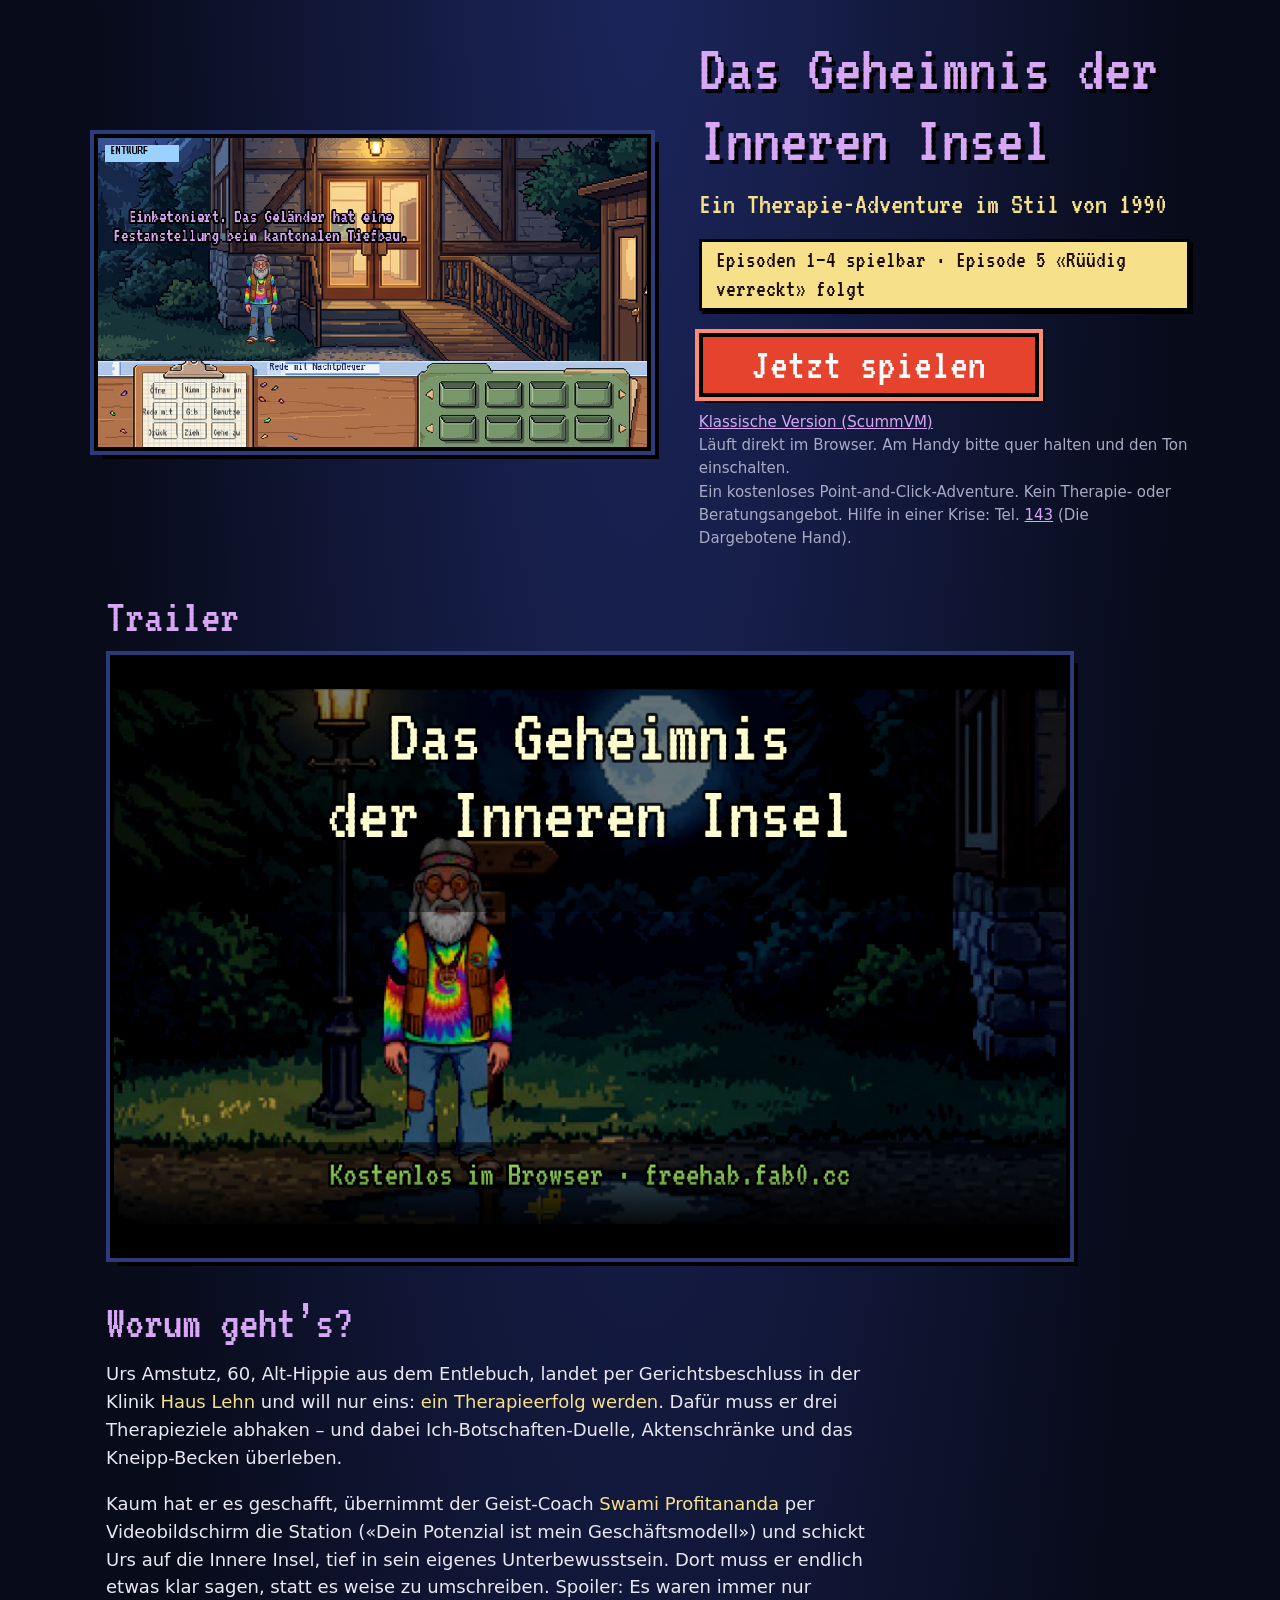
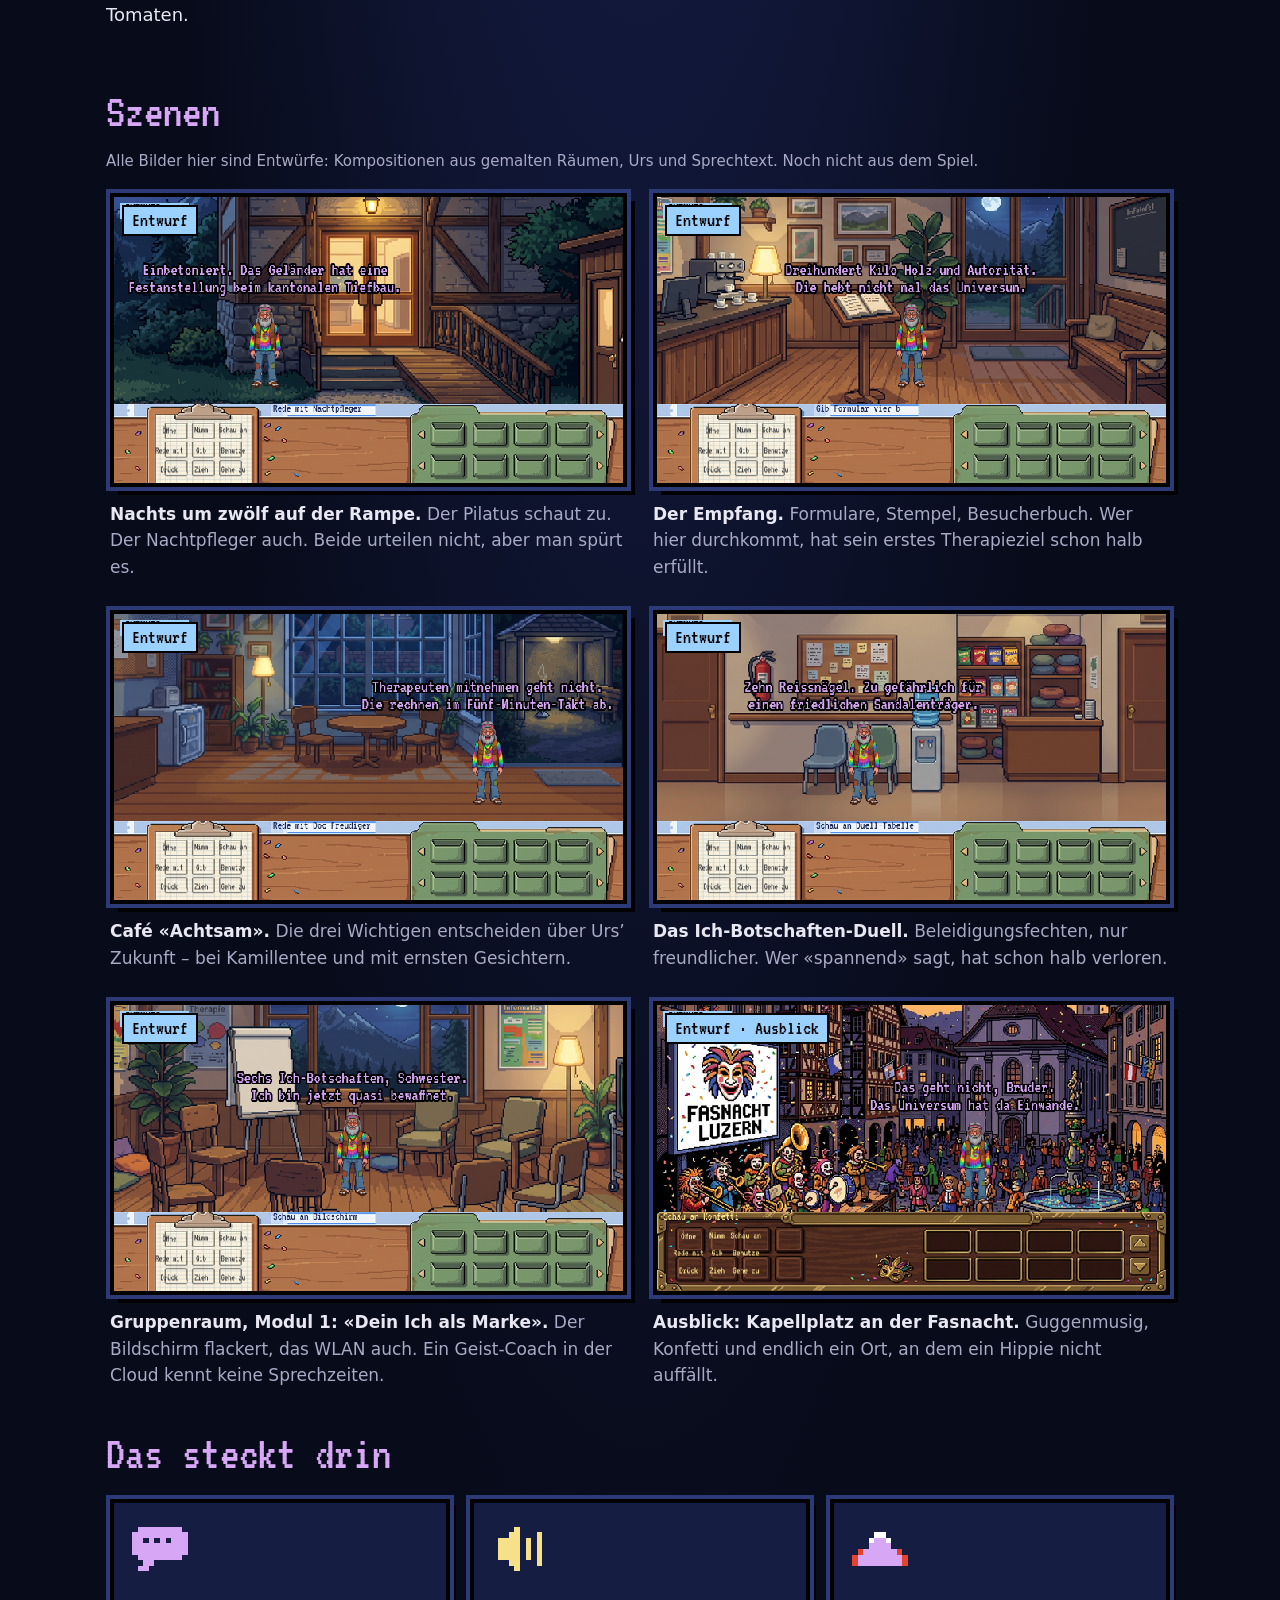
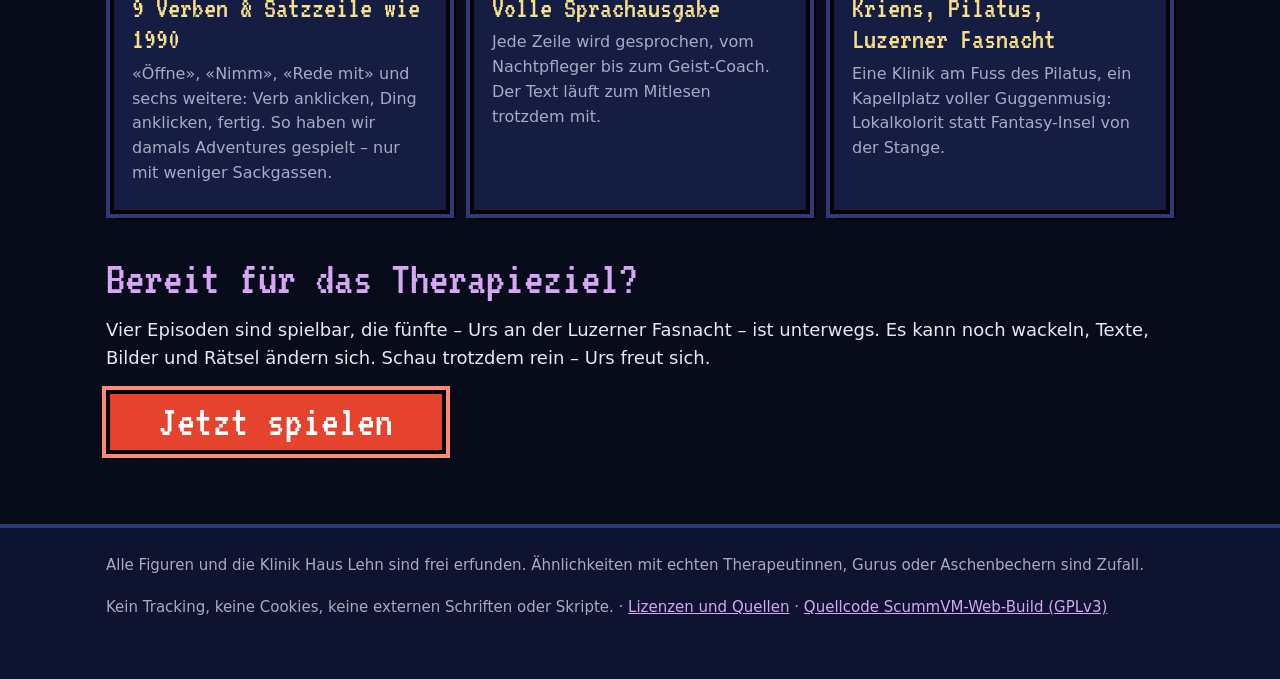
==== index.html @ fb6e0e43 "Website aus reHab-scumm e6b6231e" ====
<!DOCTYPE html>
<html lang="de-CH">
<head>
<meta charset="UTF-8">
<meta name="viewport" content="width=device-width,initial-scale=1,viewport-fit=cover">
<title>Das Geheimnis der Inneren Insel – Ein Therapie-Adventure im Stil von 1990</title>
<meta name="description" content="Urs Amstutz will ein Therapieerfolg werden. Ein Point-and-Click-Adventure im Stil von 1990, mit Humor, voller Sprachausgabe und Luzerner Lokalkolorit. Vorschau, läuft im Browser.">
<meta name="theme-color" content="#080b1a">
<meta property="og:type" content="website">
<meta property="og:locale" content="de_CH">
<meta property="og:site_name" content="Das Geheimnis der Inneren Insel">
<meta property="og:title" content="Das Geheimnis der Inneren Insel – Vorschau">
<meta property="og:description" content="Ein Therapie-Adventure im Stil von 1990. Urs will ein Therapieerfolg werden. Episode 1 entsteht gerade – jetzt im Browser ausprobieren.">
<meta property="og:url" content="https://freehab-preview.fab0.cc/">
<meta property="og:image" content="https://freehab-preview.fab0.cc/art/shots/og.png">
<meta property="og:image:width" content="1200">
<meta property="og:image:height" content="630">
<meta property="og:image:alt" content="Café Achtsam im Klinikstil, darüber der Titel des Spiels">
<meta name="twitter:card" content="summary_large_image">
<link rel="icon" href="icons/icon-192.png">
<link rel="apple-touch-icon" href="icons/icon-192.png">
<link rel="preload" href="assets/VT323-Regular.ttf" as="font" type="font/ttf" crossorigin>
<link rel="stylesheet" href="site.css">
</head>
<body>

<header class="hero wrap">
  <div class="hero-grid">
    <div class="rahmen"><img class="px" src="art/shots/entwurf-rampe-nacht.png" width="640" height="360" alt="Rampe von Haus Lehn bei Nacht, Vollmond über dem Pilatus, Urs steht auf dem Weg"></div>
    <div class="hero-text">
      <h1>Das Geheimnis der Inneren Insel</h1>
      <p class="unter">Ein Therapie-Adventure im Stil von 1990</p>
      <p class="badge">Episoden 1–4 spielbar · Episode 5 «Rüüdig verreckt» folgt</p>
      <div class="cta"><a class="knopf" href="https://freehab-preview.fab0.cc/html/">Jetzt spielen</a></div>
      <p class="hinweis klassisch"><a href="https://freehab-preview.fab0.cc/spielen.html">Klassische Version (ScummVM)</a></p>
      <p class="hinweis">Läuft direkt im Browser. Am Handy bitte quer halten und den Ton einschalten.</p>
      <p class="hinweis">Ein kostenloses Point-and-Click-Adventure. Kein Therapie- oder Beratungsangebot. Hilfe in einer Krise: Tel. <a href="tel:143">143</a> (Die Dargebotene Hand).</p>
    </div>
  </div>
</header>

<main class="wrap">

<section class="trailer" aria-labelledby="h-trailer">
  <h2 id="h-trailer">Trailer</h2>
  <div class="rahmen"><video controls preload="none" playsinline poster="trailer/poster.png" width="1280" height="720"><source src="trailer/trailer.mp4" type="video/mp4">Dein Browser kann das Video nicht abspielen. <a href="trailer/trailer.mp4">Trailer herunterladen</a>.</video></div>
</section>

<section class="kurz" aria-labelledby="h-kurz">
  <h2 id="h-kurz">Worum geht’s?</h2>
  <p>Urs Amstutz, 60, Alt-Hippie aus dem Entlebuch, landet per Gerichtsbeschluss in der Klinik <em>Haus Lehn</em> und will nur eins: <em>ein Therapieerfolg werden</em>. Dafür muss er drei Therapieziele abhaken – und dabei Ich-Botschaften-Duelle, Aktenschränke und das Kneipp-Becken überleben.</p>
  <p>Kaum hat er es geschafft, übernimmt der Geist-Coach <em>Swami Profitananda</em> per Videobildschirm die Station («Dein Potenzial ist mein Geschäftsmodell») und schickt Urs auf die Innere Insel, tief in sein eigenes Unterbewusstsein. Dort muss er endlich etwas klar sagen, statt es weise zu umschreiben. Spoiler: Es waren immer nur Tomaten.</p>
</section>

<section aria-labelledby="h-szenen">
  <h2 id="h-szenen">Szenen</h2>
  <p class="hinweis">Alle Bilder hier sind Entwürfe: Kompositionen aus gemalten Räumen, Urs und Sprechtext. Noch nicht aus dem Spiel.</p>
  <ul class="galerie">
    <li><figure>
      <div class="bild rahmen"><img class="px" src="art/shots/entwurf-rampe-nacht.png" width="640" height="360" loading="lazy" alt="Rampe von Haus Lehn bei Nacht, Pilatus im Hintergrund, Urs steht auf dem Weg, darunter die neun Verben"><span class="etikett entwurf">Entwurf</span></div>
      <figcaption><b>Nachts um zwölf auf der Rampe.</b> Der Pilatus schaut zu. Der Nachtpfleger auch. Beide urteilen nicht, aber man spürt es.</figcaption>
    </figure></li>
    <li><figure>
      <div class="bild rahmen"><img class="px" src="art/shots/entwurf-empfang.png" width="640" height="360" loading="lazy" alt="Der Empfang der Klinik mit Empfangstheke, Besucherbuch und Urs, darunter die Verben und Inventar"><span class="etikett entwurf">Entwurf</span></div>
      <figcaption><b>Der Empfang.</b> Formulare, Stempel, Besucherbuch. Wer hier durchkommt, hat sein erstes Therapieziel schon halb erfüllt.</figcaption>
    </figure></li>
    <li><figure>
      <div class="bild rahmen"><img class="px" src="art/shots/entwurf-cafe.png" width="640" height="360" loading="lazy" alt="Café Achtsam mit Tisch am Glasdach, Urs steht im Raum und stellt sich vor"><span class="etikett entwurf">Entwurf</span></div>
      <figcaption><b>Café «Achtsam».</b> Die drei Wichtigen entscheiden über Urs’ Zukunft – bei Kamillentee und mit ernsten Gesichtern.</figcaption>
    </figure></li>
    <li><figure>
      <div class="bild rahmen"><img class="px" src="art/shots/entwurf-flur.png" width="640" height="360" loading="lazy" alt="Klinikflur mit Pinnwand, Feuerlöscher und Kiosk, Urs steht davor"><span class="etikett entwurf">Entwurf</span></div>
      <figcaption><b>Das Ich-Botschaften-Duell.</b> Beleidigungsfechten, nur freundlicher. Wer «spannend» sagt, hat schon halb verloren.</figcaption>
    </figure></li>
    <li><figure>
      <div class="bild rahmen"><img class="px" src="art/shots/entwurf-gruppe.png" width="640" height="360" loading="lazy" alt="Gruppenraum mit Stuhlkreis und Flipchart, Urs steht mittendrin"><span class="etikett entwurf">Entwurf</span></div>
      <figcaption><b>Gruppenraum, Modul 1: «Dein Ich als Marke».</b> Der Bildschirm flackert, das WLAN auch. Ein Geist-Coach in der Cloud kennt keine Sprechzeiten.</figcaption>
    </figure></li>
    <li><figure>
      <div class="bild rahmen"><img class="px" src="art/shots/entwurf-fasnacht.png" width="640" height="360" loading="lazy" alt="Kapellplatz Luzern an der Fasnacht mit Guggenmusig und Konfetti, Urs mittendrin, Leiste in Holz und Messing"><span class="etikett entwurf">Entwurf · Ausblick</span></div>
      <figcaption><b>Ausblick: Kapellplatz an der Fasnacht.</b> Guggenmusig, Konfetti und endlich ein Ort, an dem ein Hippie nicht auffällt.</figcaption>
    </figure></li>
  </ul>
</section>

<section aria-labelledby="h-merkmale">
  <h2 id="h-merkmale">Das steckt drin</h2>
  <ul class="kacheln">
    <li class="kachel">
      <svg viewBox="0 0 10 10" aria-hidden="true"><path fill="#d7a6f5" d="M1 1h8v1H1zM0 2h10v4H0zM1 6h8v1H1zM2 7h2v1H2zM1 8h2v1H1z"/><path fill="#161d42" d="M2 3h1v1H2zM4 3h1v1H4zM6 3h1v1H6z"/></svg>
      <h3>9 Verben &amp; Satzzeile wie 1990</h3>
      <p>«Öffne», «Nimm», «Rede mit» und sechs weitere: Verb anklicken, Ding anklicken, fertig. So haben wir damals Adventures gespielt – nur mit weniger Sackgassen.</p>
    </li>
    <li class="kachel">
      <svg viewBox="0 0 10 10" aria-hidden="true"><path fill="#f6e08a" d="M1 3h2v4H1zM3 2h1v6H3zM4 1h1v8H4zM6 3h1v4H6zM8 2h1v6H8z"/></svg>
      <h3>Volle Sprachausgabe</h3>
      <p>Jede Zeile wird gesprochen, vom Nachtpfleger bis zum Geist-Coach. Der Text läuft zum Mitlesen trotzdem mit.</p>
    </li>
    <li class="kachel">
      <svg viewBox="0 0 10 10" aria-hidden="true"><path fill="#e5432d" d="M0 6h10v2H0zM1 5h8v1H1zM3 4h4v1H3z"/><path fill="#d7a6f5" d="M4 3h2v1H4zM3 4h4v1H3zM2 5h6v1H2zM1 6h8v2H1z"/><path fill="#fff" d="M4 2h2v1H4zM3 3h1v1H3zM6 3h1v1H6z"/></svg>
      <h3>Kriens, Pilatus, Luzerner Fasnacht</h3>
      <p>Eine Klinik am Fuss des Pilatus, ein Kapellplatz voller Guggenmusig: Lokalkolorit statt Fantasy-Insel von der Stange.</p>
    </li>
  </ul>
</section>

<section aria-labelledby="h-los">
  <h2 id="h-los">Bereit für das Therapieziel?</h2>
  <p>Vier Episoden sind spielbar, die fünfte – Urs an der Luzerner Fasnacht – ist unterwegs. Es kann noch wackeln, Texte, Bilder und Rätsel ändern sich. Schau trotzdem rein – Urs freut sich.</p>
  <div class="cta links"><a class="knopf" href="https://freehab-preview.fab0.cc/html/">Jetzt spielen</a></div>
</section>

</main>

<footer>
  <div class="wrap">
    <p>Alle Figuren und die Klinik Haus Lehn sind frei erfunden. Ähnlichkeiten mit echten Therapeutinnen, Gurus oder Aschenbechern sind Zufall.</p>
    <p>Kein Tracking, keine Cookies, keine externen Schriften oder Skripte. · <a href="lizenzen.html">Lizenzen und Quellen</a> · <a href="https://dev.fab0.cc/scummvm/">Quellcode ScummVM-Web-Build (GPLv3)</a></p>
  </div>
</footer>

<script>if ('serviceWorker' in navigator) navigator.serviceWorker.register('sw.js');</script>
</body>
</html>
---- site.css ----
@font-face{font-family:VT323;src:url(assets/VT323-Regular.ttf) format("truetype");font-display:swap}
:root{
  color-scheme:dark;
  --nacht:#080b1a;--grund:#0e1330;--flaeche:#161d42;--rand:#2c3a78;
  --text:#e9e7f2;--dimm:#a9aac6;--urs:#d7a6f5;--tomate:#e5432d;--gelb:#f6e08a;
}
*{box-sizing:border-box}
html{-webkit-text-size-adjust:100%}
body{margin:0;background:var(--nacht);background-image:radial-gradient(ellipse at 50% -10%,#1d2760 0,transparent 60%);color:var(--text);font:17px/1.55 system-ui,-apple-system,"Segoe UI",Roboto,sans-serif}
.wrap{max-width:1100px;margin:0 auto;padding:0 16px}
h1,h2,h3{font-family:VT323,monospace;font-weight:400;line-height:1.05;margin:0}
h2{font-size:clamp(34px,7vw,48px);color:var(--urs);margin-bottom:12px}
h3{font-size:30px;color:var(--gelb);margin-bottom:6px}
p{margin:0 0 1em}
a{color:var(--urs)}
a:hover{color:#fff}
:focus-visible{outline:3px solid var(--gelb);outline-offset:3px}
img,video{max-width:100%;height:auto;display:block}
.px{image-rendering:crisp-edges;image-rendering:pixelated}
.rahmen{border:4px solid #000;outline:4px solid var(--rand);box-shadow:8px 8px 0 #000;background:#000}

/* Kopf */
.hero{padding:20px 0 8px;text-align:center}
.hero-grid{display:grid;gap:0;grid-template-columns:1fr;align-items:center}
.hero .rahmen{margin:0 4px}
.hero .rahmen img{width:100%}
.cta.links{justify-content:flex-start}
.hero h1{margin-top:26px;font-size:clamp(46px,11.5vw,88px);color:var(--urs);text-shadow:4px 4px 0 #000}
.hero .unter{font-family:VT323,monospace;font-size:clamp(22px,4.6vw,30px);line-height:1.15;color:var(--gelb);margin:10px 0 18px}
.badge{display:inline-block;margin:0 0 22px;padding:4px 14px;font-family:VT323,monospace;font-size:24px;line-height:1.2;color:#1a0d00;background:var(--gelb);border:3px solid #000;box-shadow:3px 3px 0 #000}
.cta{display:flex;justify-content:center;margin:0 0 14px}
.knopf{display:inline-flex;align-items:center;justify-content:center;min-height:60px;min-width:min(100%,340px);padding:6px 36px;font-family:VT323,monospace;font-size:44px;line-height:1;color:#fff;text-decoration:none;background:var(--tomate);border:4px solid #000;outline:4px solid #ff8a73;box-shadow:6px 6px 0 #000;transition:transform .12s steps(2),box-shadow .12s steps(2)}
.knopf:hover{color:#fff;transform:translate(-2px,-2px);box-shadow:9px 9px 0 #000}
.knopf:active{transform:translate(4px,4px);box-shadow:2px 2px 0 #000}
.knopf.zweit{background:var(--flaeche);outline-color:var(--urs);font-size:34px;min-height:52px}
.hinweis{font-size:15px;color:var(--dimm);margin:0}

section{padding:34px 0 6px}
.trailer video{width:100%;aspect-ratio:8/5}

/* Beschreibung */
.kurz{max-width:760px}
.kurz p{font-size:18px}
.kurz em{color:var(--gelb);font-style:normal}

/* Galerie */
.galerie{display:grid;gap:30px 26px;grid-template-columns:1fr;margin:20px 4px 0;padding:0;list-style:none}
.galerie figure{margin:0}
.galerie .bild{position:relative}
.galerie img{width:100%;transition:transform .12s steps(2)}
.galerie figure:hover img{transform:translate(-2px,-2px)}
.etikett{position:absolute;left:8px;top:8px;padding:0 8px;font-family:VT323,monospace;font-size:20px;line-height:1.35;color:#000;background:var(--gelb);border:2px solid #000}
.etikett.entwurf{background:#9bd1ff}
.galerie figcaption{margin-top:14px;font-size:16px;color:var(--dimm)}
.galerie figcaption b{color:var(--text);font-weight:600}

/* Kacheln */
.kacheln{display:grid;gap:20px;grid-template-columns:1fr;margin:20px 4px 0;padding:0;list-style:none}
.kachel{padding:18px 18px 8px;background:var(--flaeche);border:4px solid #000;outline:4px solid var(--rand);box-shadow:6px 6px 0 #000}
.kachel svg{width:56px;height:56px;margin-bottom:8px;shape-rendering:crispEdges}
.kachel p{font-size:16px;color:var(--dimm)}

footer{margin-top:50px;padding:26px 0 40px;border-top:4px solid var(--rand);background:var(--grund);font-size:15px;color:var(--dimm)}
footer p{margin:0 0 .6em}
footer a{display:inline-block;padding:10px 0;min-height:44px}

/* Unterseiten (Lizenzen) */
.text{max-width:760px;padding-top:26px}
.text h1{font-size:clamp(40px,9vw,60px);color:var(--urs);margin-bottom:14px}
.text h2{font-size:34px;margin-top:1.4em;color:var(--gelb)}
.text code{background:#000;padding:1px 5px}
.text li{margin-bottom:.4em}
.text .fuss{display:flex;flex-wrap:wrap;gap:0 28px;margin-top:1.4em}
.zurueck{display:inline-flex;align-items:center;min-height:44px;font-family:VT323,monospace;font-size:28px}

@media (min-width:700px){
  body{font-size:18px}
  .hero{padding-top:34px}
  .galerie{grid-template-columns:1fr 1fr}
  .kacheln{grid-template-columns:repeat(3,1fr)}
  .galerie figcaption{font-size:17px}
}
@media (min-width:1000px){
  .hero{text-align:left}
  .hero-grid{grid-template-columns:1.15fr 1fr;gap:44px}
  .hero .cta{justify-content:flex-start}
  .hero h1{margin-top:0;font-size:68px}
  .trailer .rahmen{max-width:960px;margin-left:4px}
}
@media (prefers-reduced-motion:reduce){
  *,*::before,*::after{animation:none!important;transition:none!important;scroll-behavior:auto!important}
  .galerie figure:hover img,.knopf:hover{transform:none}
}
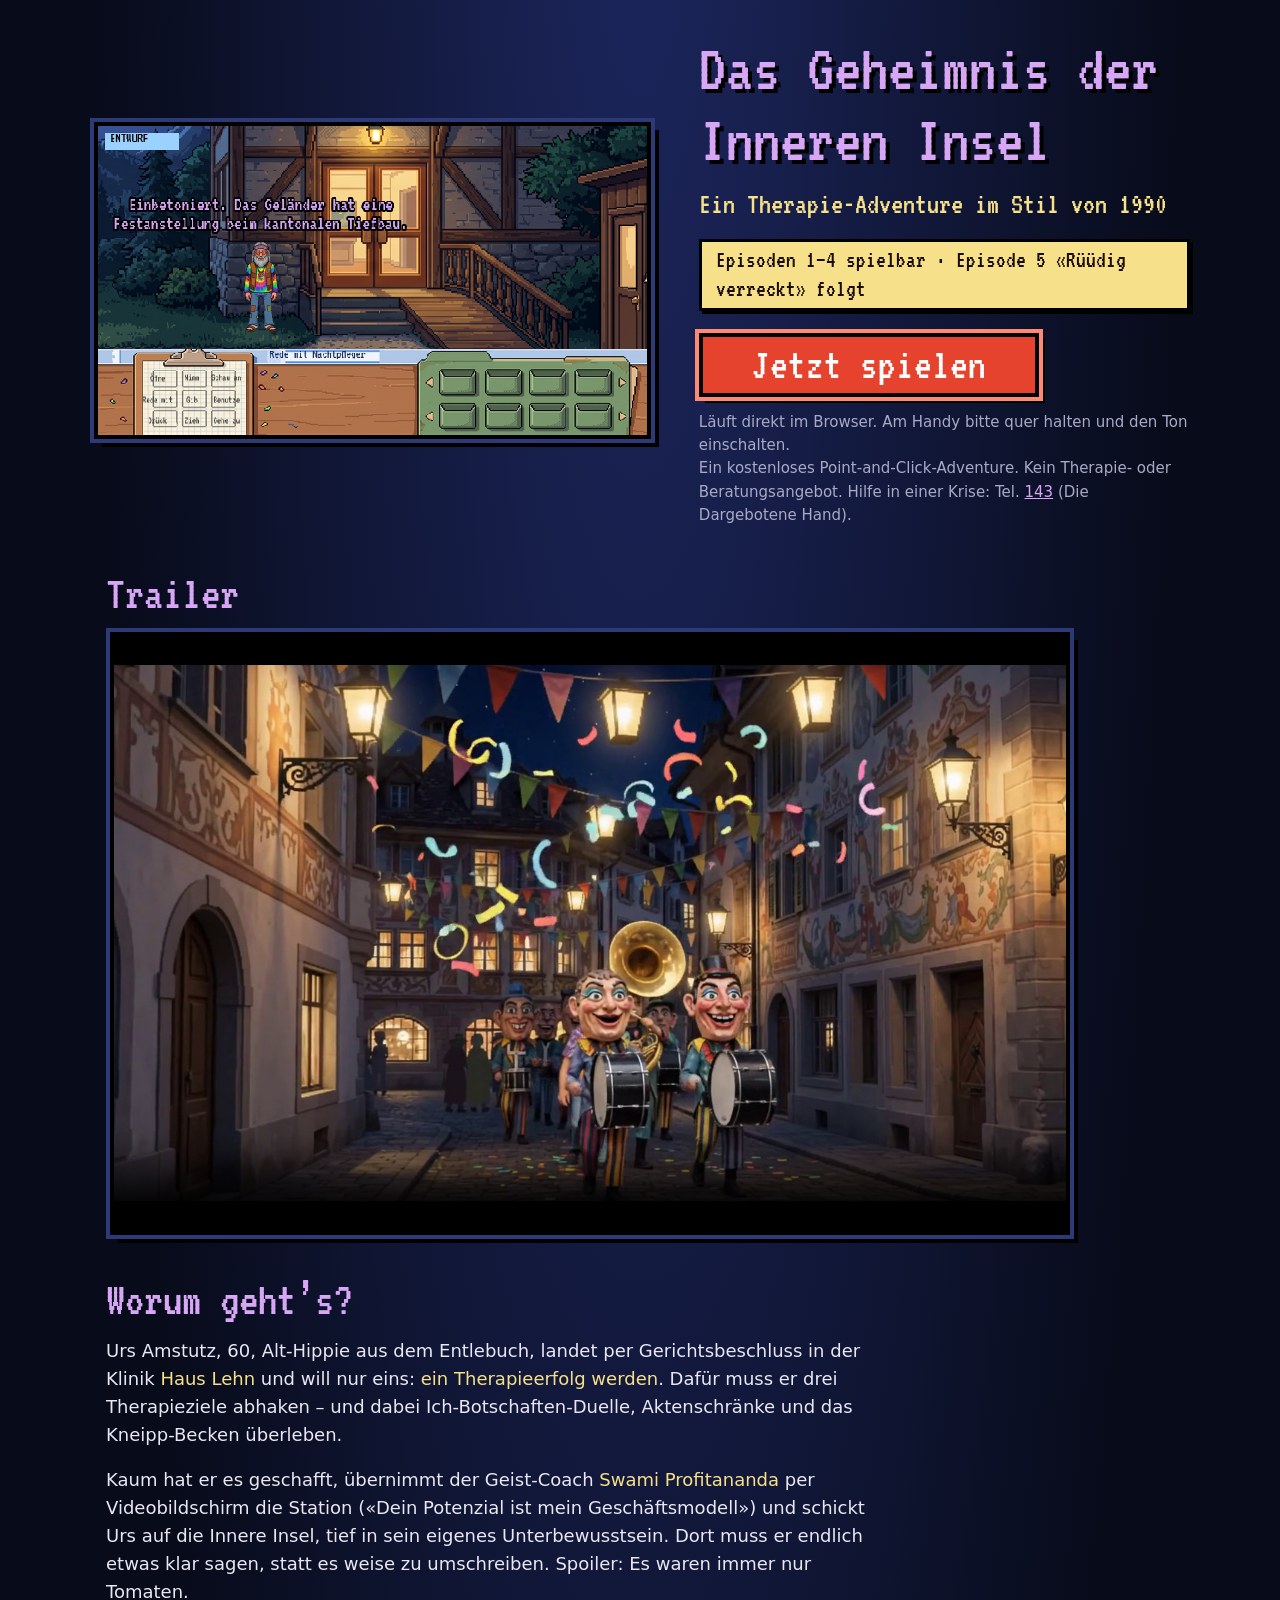
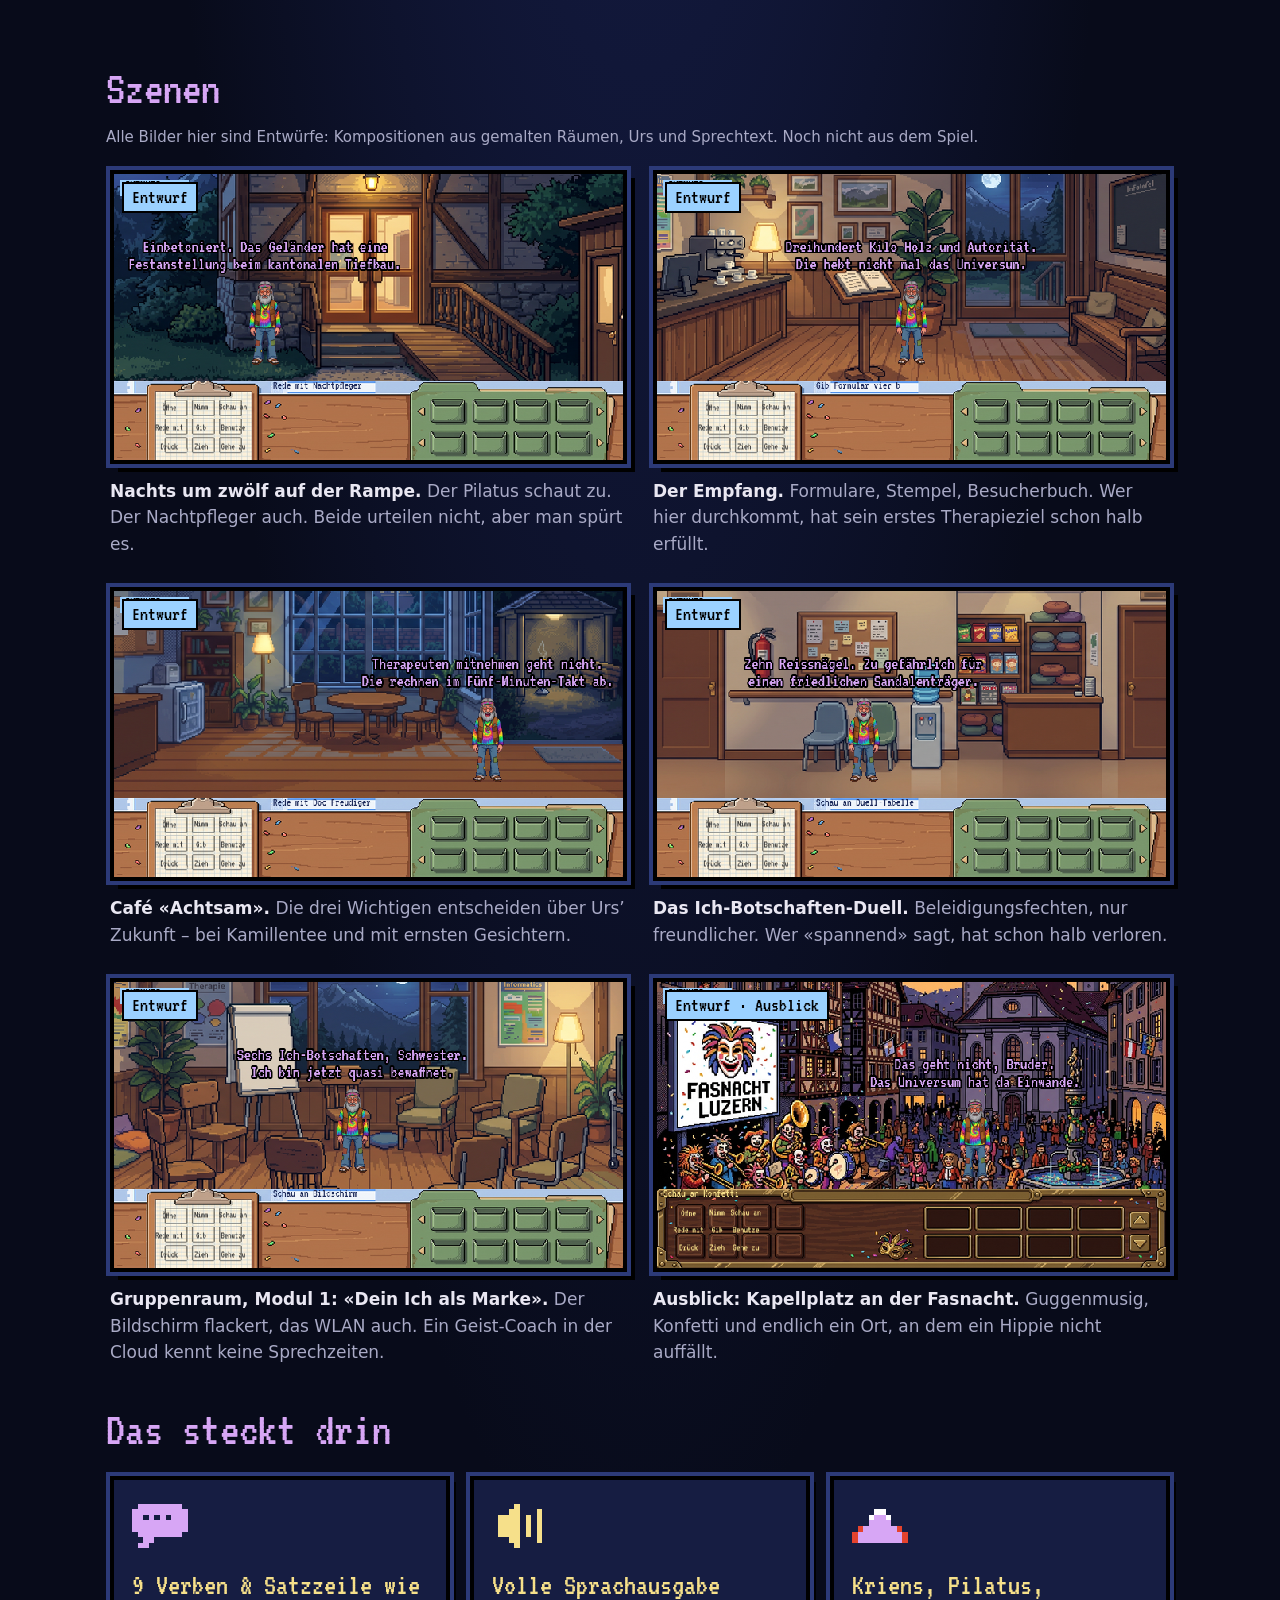
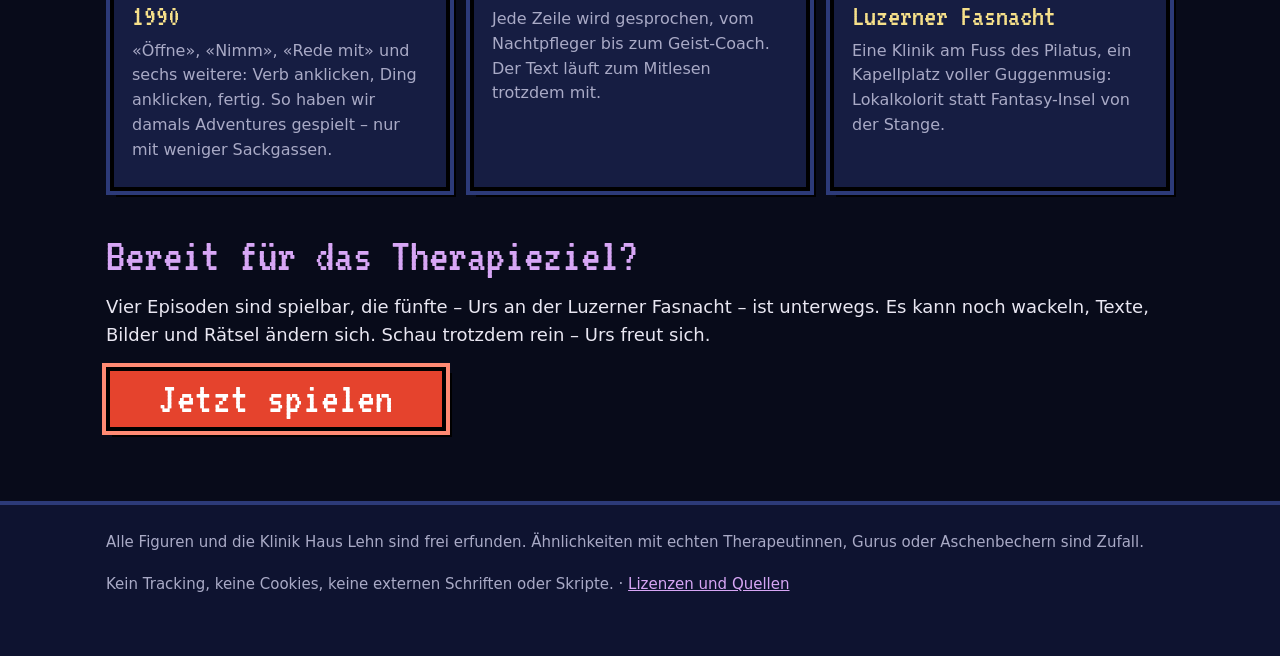
==== commit c7823aa2: "Website aus reHab-scumm 1574742c" ====
--- a/index.html
+++ b/index.html
@@ -32,7 +32,6 @@
       <p class="unter">Ein Therapie-Adventure im Stil von 1990</p>
       <p class="badge">Episoden 1–4 spielbar · Episode 5 «Rüüdig verreckt» folgt</p>
       <div class="cta"><a class="knopf" href="https://freehab-preview.fab0.cc/html/">Jetzt spielen</a></div>
-      <p class="hinweis klassisch"><a href="https://freehab-preview.fab0.cc/spielen.html">Klassische Version (ScummVM)</a></p>
       <p class="hinweis">Läuft direkt im Browser. Am Handy bitte quer halten und den Ton einschalten.</p>
       <p class="hinweis">Ein kostenloses Point-and-Click-Adventure. Kein Therapie- oder Beratungsangebot. Hilfe in einer Krise: Tel. <a href="tel:143">143</a> (Die Dargebotene Hand).</p>
     </div>
@@ -115,7 +114,7 @@
 <footer>
   <div class="wrap">
     <p>Alle Figuren und die Klinik Haus Lehn sind frei erfunden. Ähnlichkeiten mit echten Therapeutinnen, Gurus oder Aschenbechern sind Zufall.</p>
-    <p>Kein Tracking, keine Cookies, keine externen Schriften oder Skripte. · <a href="lizenzen.html">Lizenzen und Quellen</a> · <a href="https://dev.fab0.cc/scummvm/">Quellcode ScummVM-Web-Build (GPLv3)</a></p>
+    <p>Kein Tracking, keine Cookies, keine externen Schriften oder Skripte. · <a href="lizenzen.html">Lizenzen und Quellen</a></p>
   </div>
 </footer>
 
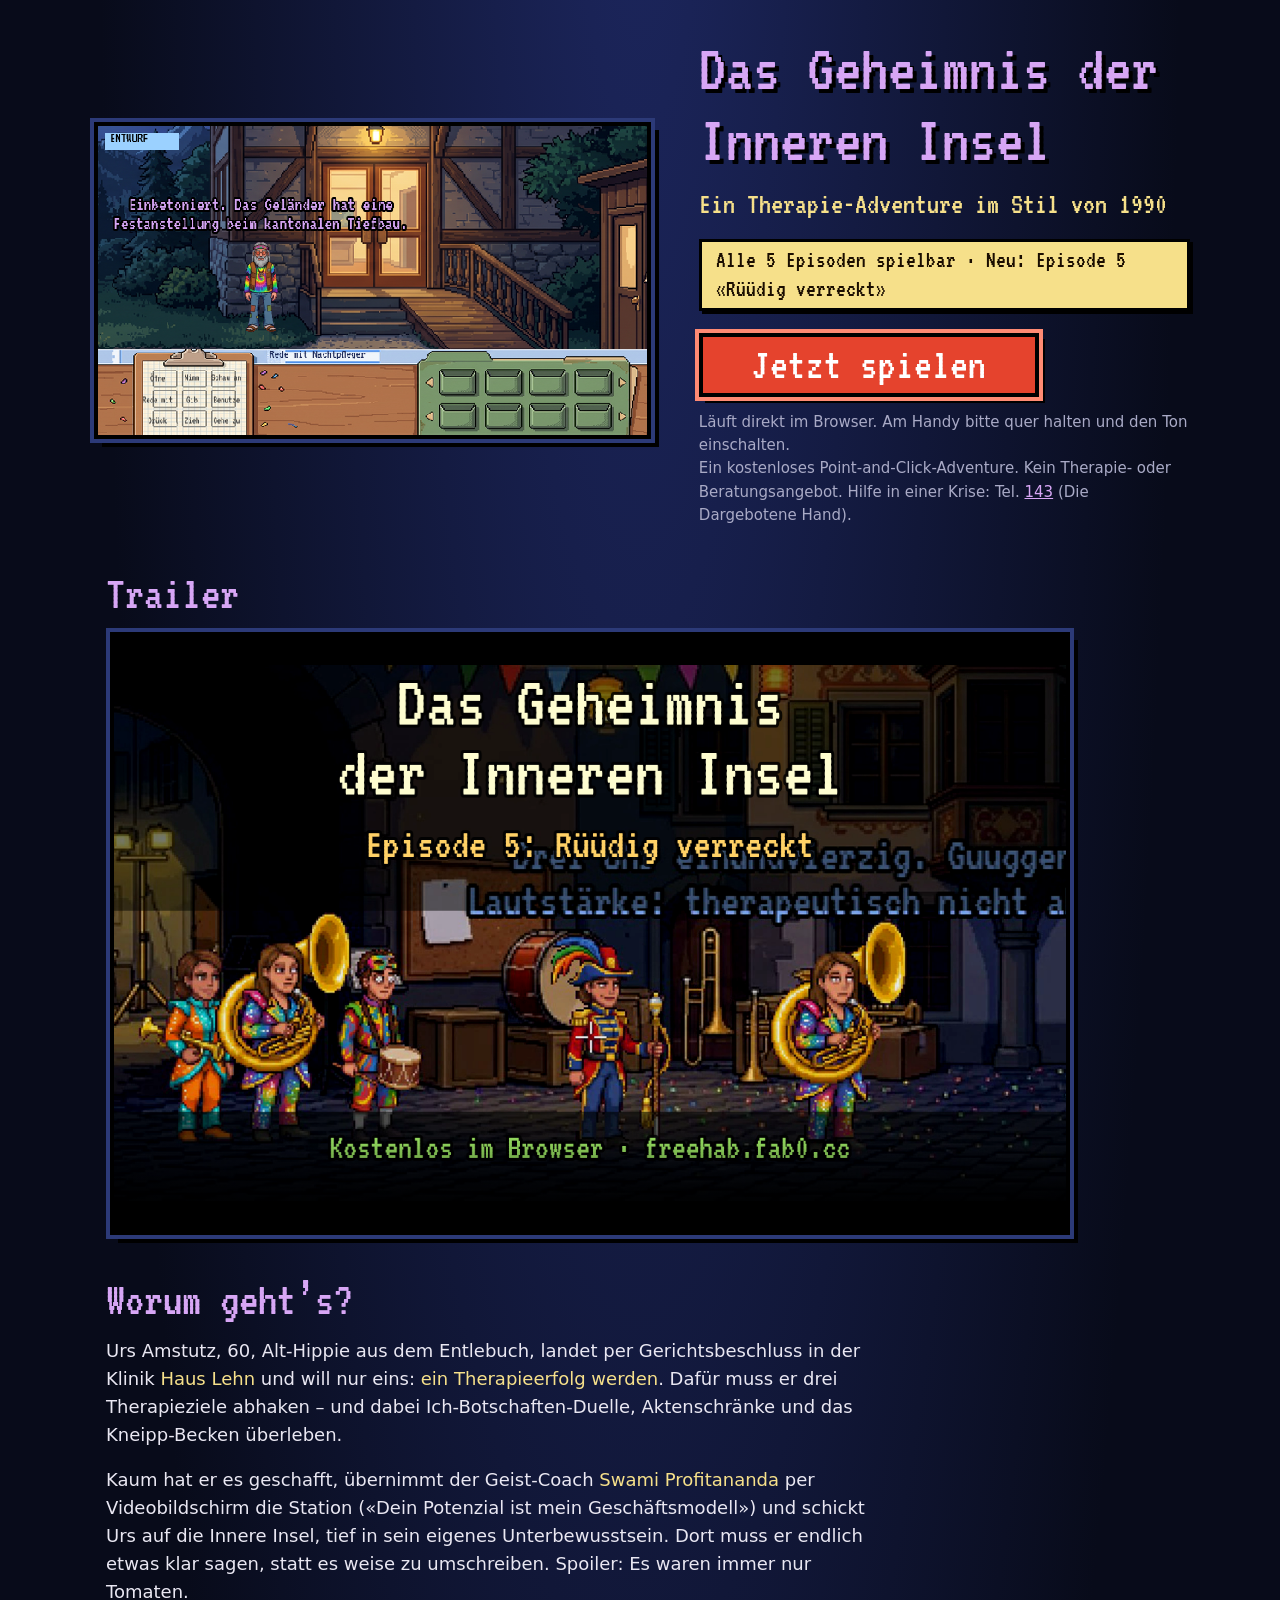
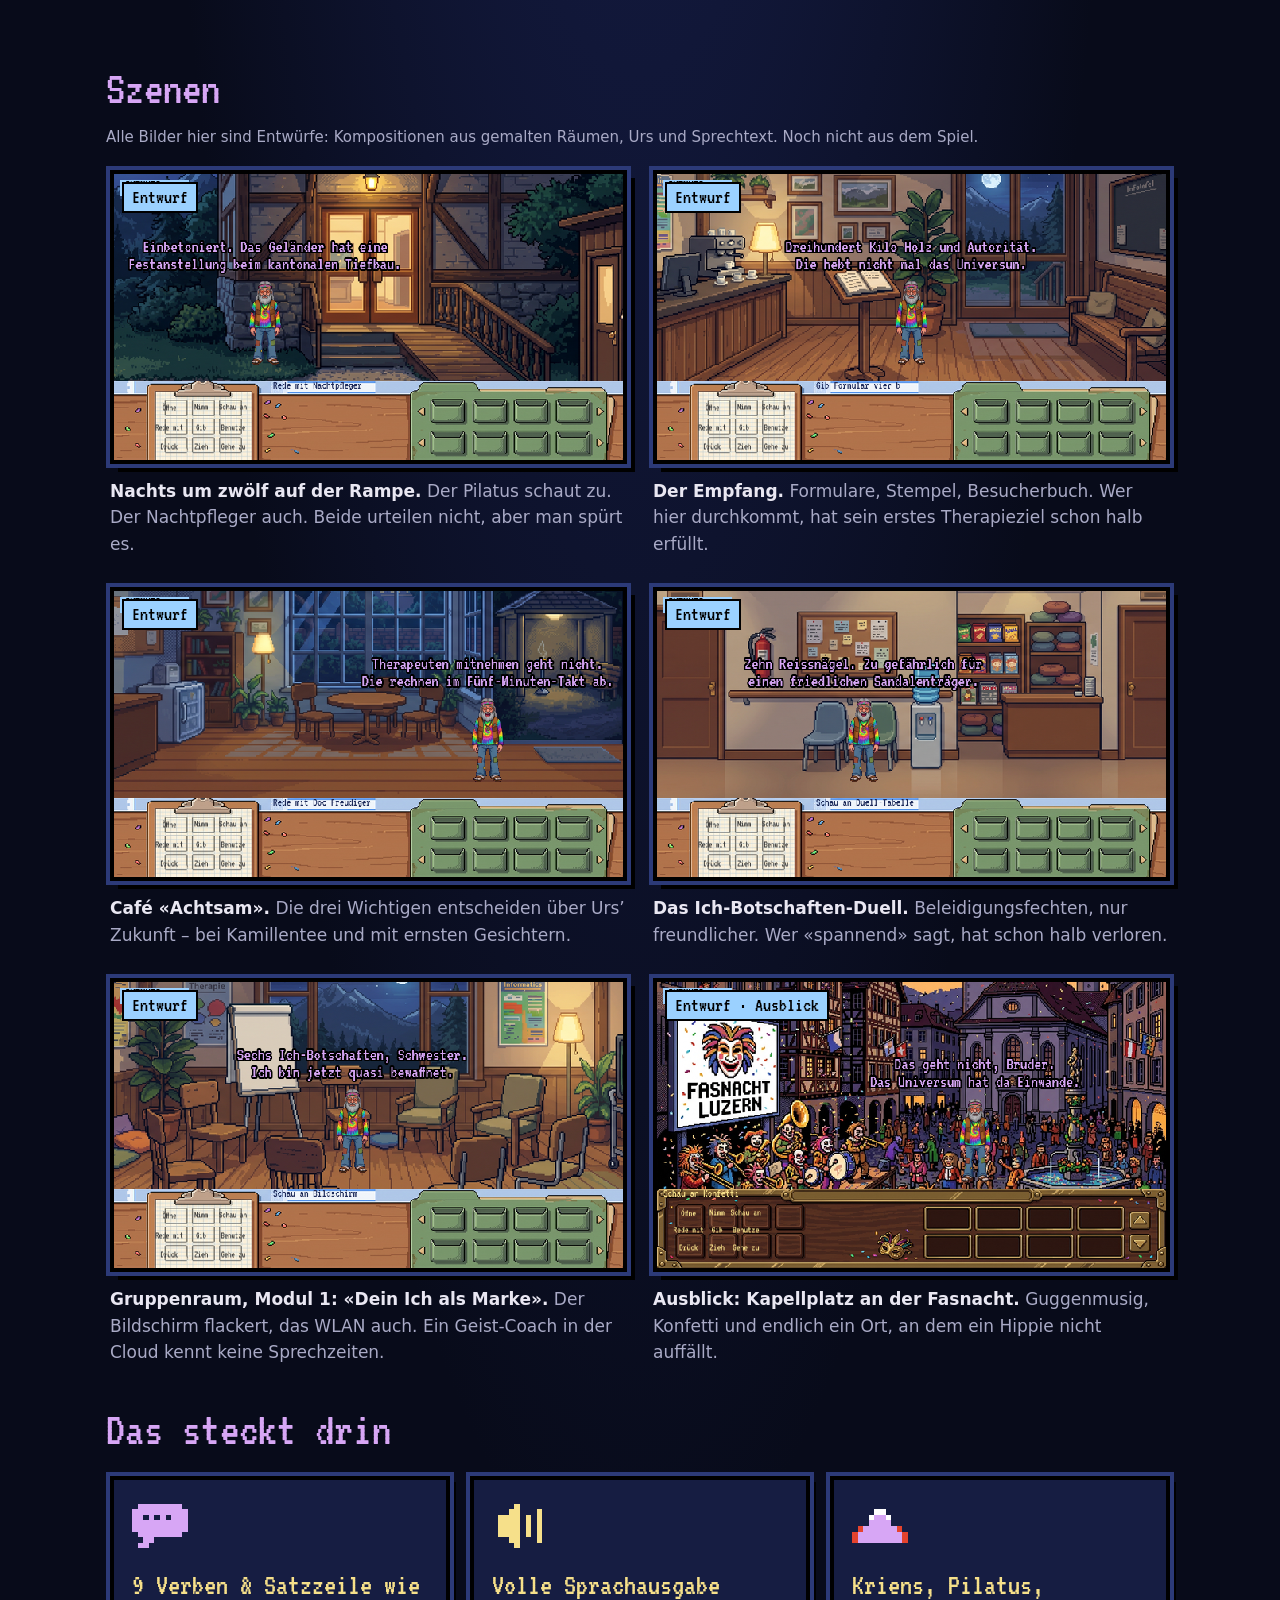
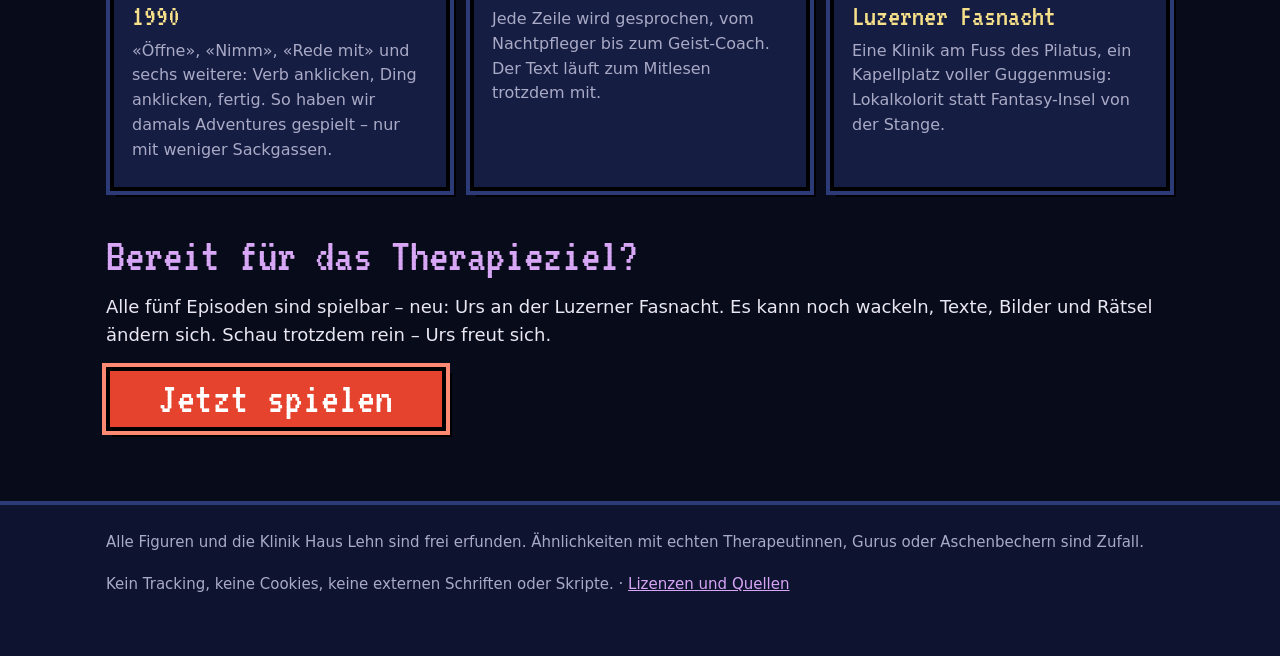
==== commit be81f61d: "Website aus reHab-scumm 1d83691c" ====
--- a/index.html
+++ b/index.html
@@ -30,7 +30,7 @@
     <div class="hero-text">
       <h1>Das Geheimnis der Inneren Insel</h1>
       <p class="unter">Ein Therapie-Adventure im Stil von 1990</p>
-      <p class="badge">Episoden 1–4 spielbar · Episode 5 «Rüüdig verreckt» folgt</p>
+      <p class="badge">Alle 5 Episoden spielbar · Neu: Episode 5 «Rüüdig verreckt»</p>
       <div class="cta"><a class="knopf" href="https://freehab-preview.fab0.cc/html/">Jetzt spielen</a></div>
       <p class="hinweis">Läuft direkt im Browser. Am Handy bitte quer halten und den Ton einschalten.</p>
       <p class="hinweis">Ein kostenloses Point-and-Click-Adventure. Kein Therapie- oder Beratungsangebot. Hilfe in einer Krise: Tel. <a href="tel:143">143</a> (Die Dargebotene Hand).</p>
@@ -105,7 +105,7 @@
 
 <section aria-labelledby="h-los">
   <h2 id="h-los">Bereit für das Therapieziel?</h2>
-  <p>Vier Episoden sind spielbar, die fünfte – Urs an der Luzerner Fasnacht – ist unterwegs. Es kann noch wackeln, Texte, Bilder und Rätsel ändern sich. Schau trotzdem rein – Urs freut sich.</p>
+  <p>Alle fünf Episoden sind spielbar – neu: Urs an der Luzerner Fasnacht. Es kann noch wackeln, Texte, Bilder und Rätsel ändern sich. Schau trotzdem rein – Urs freut sich.</p>
   <div class="cta links"><a class="knopf" href="https://freehab-preview.fab0.cc/html/">Jetzt spielen</a></div>
 </section>
 
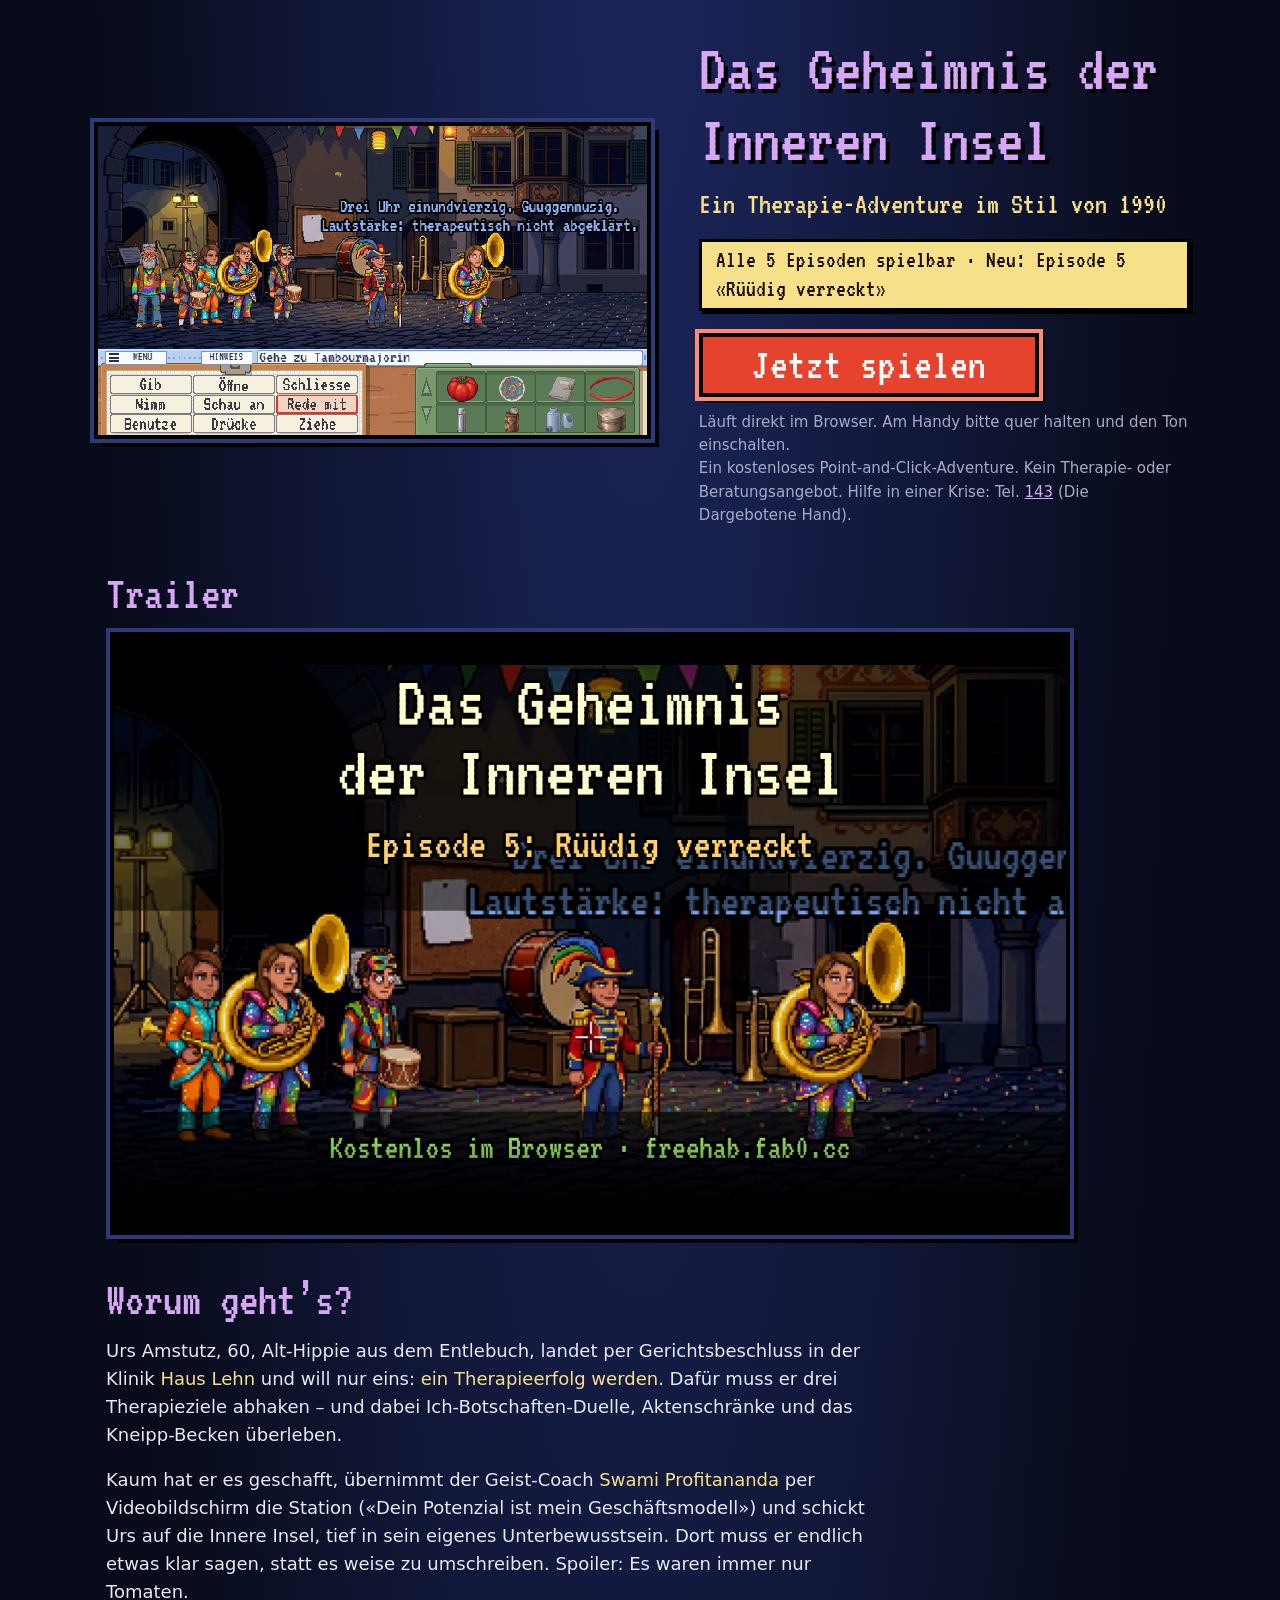
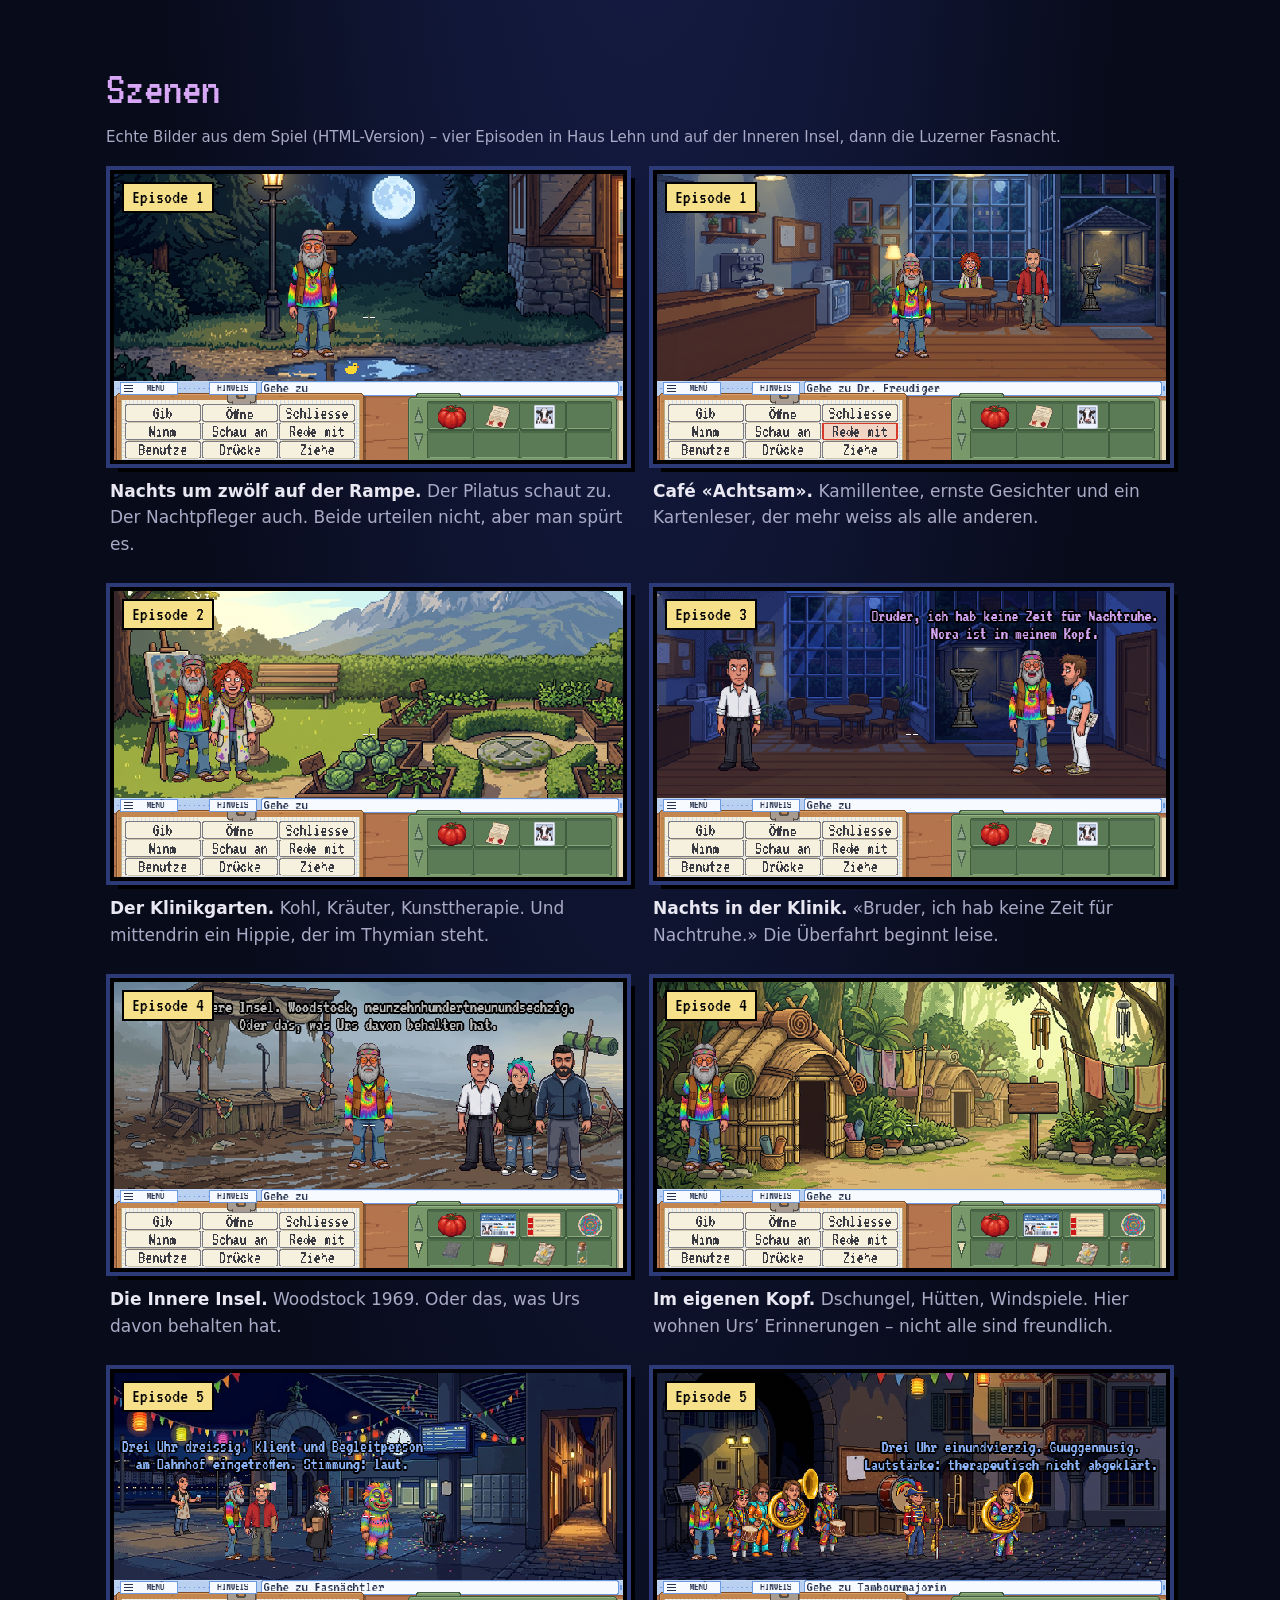
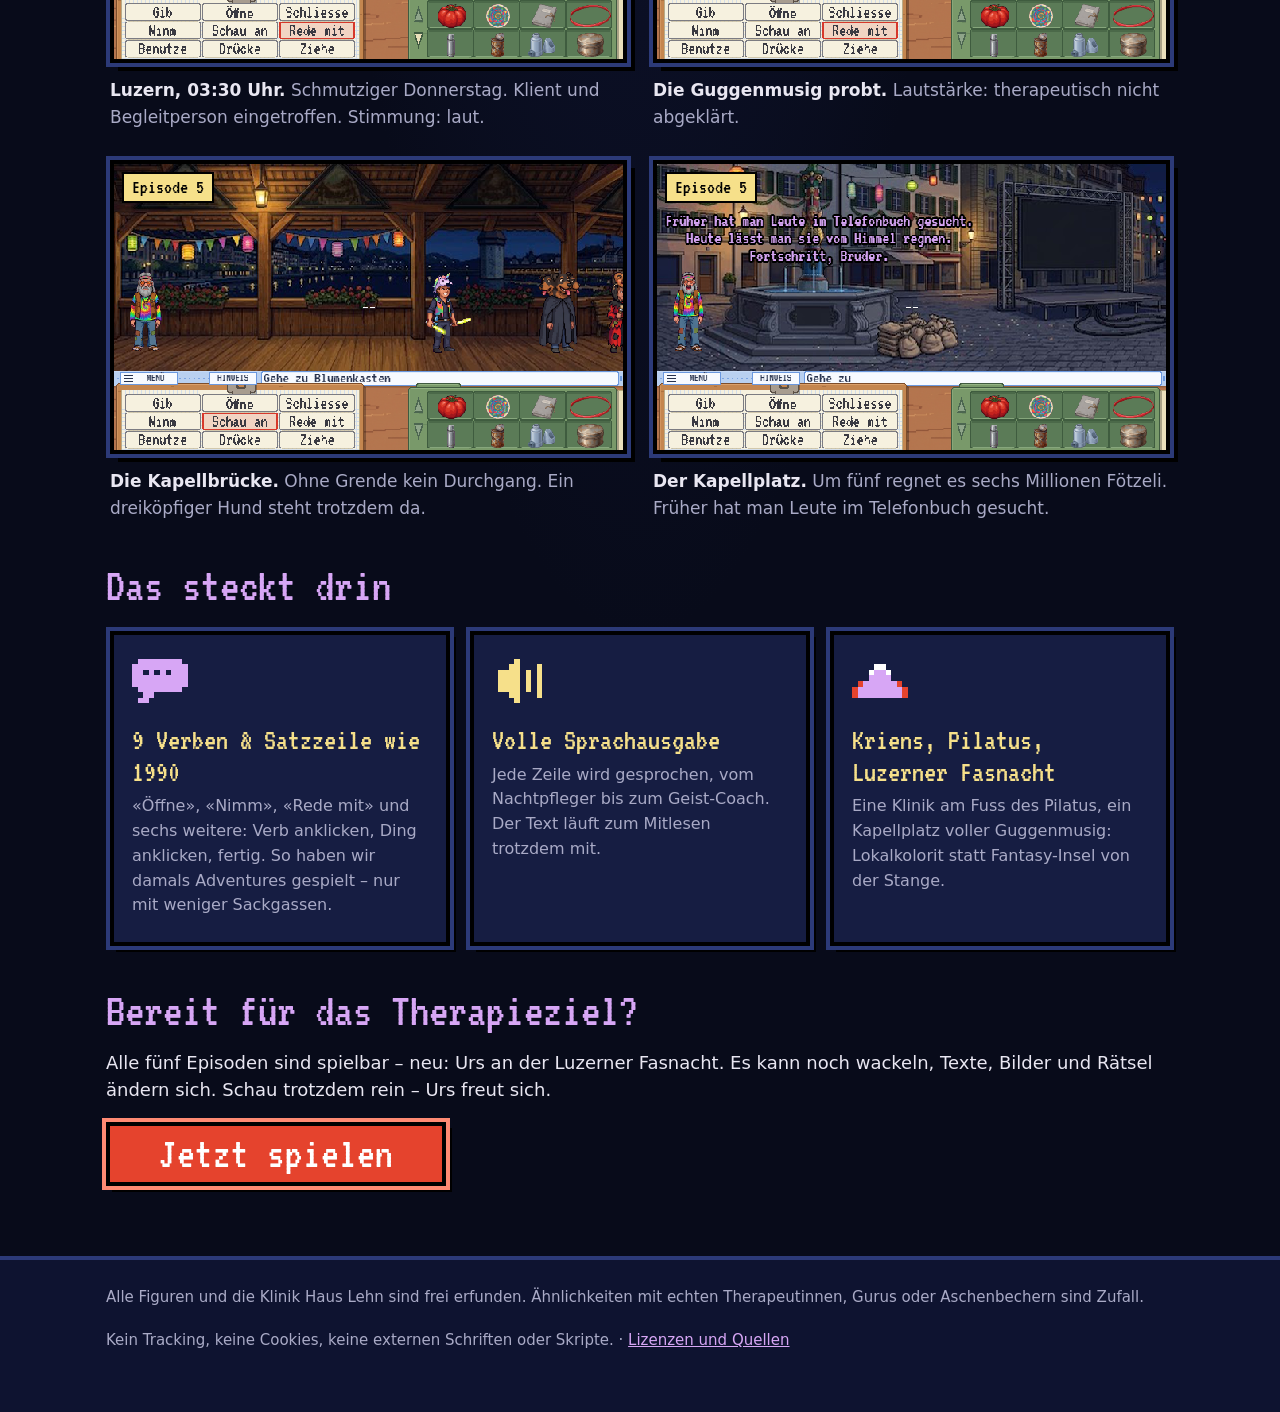
==== commit 6014dc32: "Website aus reHab-scumm e228da8b" ====
--- a/index.html
+++ b/index.html
@@ -26,7 +26,7 @@
 
 <header class="hero wrap">
   <div class="hero-grid">
-    <div class="rahmen"><img class="px" src="art/shots/entwurf-rampe-nacht.png" width="640" height="360" alt="Rampe von Haus Lehn bei Nacht, Vollmond über dem Pilatus, Urs steht auf dem Weg"></div>
+    <div class="rahmen"><img class="px" src="art/shots/spiel-e5-gasse.png" width="640" height="360" alt="Luzerner Altstadtgasse an der Fasnacht: Urs im Batik-Hemd mitten in einer Guggenmusig mit Sousaphon und Pauke"></div>
     <div class="hero-text">
       <h1>Das Geheimnis der Inneren Insel</h1>
       <p class="unter">Ein Therapie-Adventure im Stil von 1990</p>
@@ -53,31 +53,47 @@
 
 <section aria-labelledby="h-szenen">
   <h2 id="h-szenen">Szenen</h2>
-  <p class="hinweis">Alle Bilder hier sind Entwürfe: Kompositionen aus gemalten Räumen, Urs und Sprechtext. Noch nicht aus dem Spiel.</p>
+  <p class="hinweis">Echte Bilder aus dem Spiel (HTML-Version) – vier Episoden in Haus Lehn und auf der Inneren Insel, dann die Luzerner Fasnacht.</p>
   <ul class="galerie">
     <li><figure>
-      <div class="bild rahmen"><img class="px" src="art/shots/entwurf-rampe-nacht.png" width="640" height="360" loading="lazy" alt="Rampe von Haus Lehn bei Nacht, Pilatus im Hintergrund, Urs steht auf dem Weg, darunter die neun Verben"><span class="etikett entwurf">Entwurf</span></div>
+      <div class="bild rahmen"><img class="px" src="art/shots/spiel-e1-rampe.png" width="640" height="360" loading="lazy" alt="Rampe von Haus Lehn bei Nacht, Vollmond, Urs mit Batik-Hemd auf dem Weg, darunter die Verben und das Inventar"><span class="etikett">Episode 1</span></div>
       <figcaption><b>Nachts um zwölf auf der Rampe.</b> Der Pilatus schaut zu. Der Nachtpfleger auch. Beide urteilen nicht, aber man spürt es.</figcaption>
     </figure></li>
     <li><figure>
-      <div class="bild rahmen"><img class="px" src="art/shots/entwurf-empfang.png" width="640" height="360" loading="lazy" alt="Der Empfang der Klinik mit Empfangstheke, Besucherbuch und Urs, darunter die Verben und Inventar"><span class="etikett entwurf">Entwurf</span></div>
-      <figcaption><b>Der Empfang.</b> Formulare, Stempel, Besucherbuch. Wer hier durchkommt, hat sein erstes Therapieziel schon halb erfüllt.</figcaption>
+      <div class="bild rahmen"><img class="px" src="art/shots/spiel-e1-cafe.png" width="640" height="360" loading="lazy" alt="Café Achtsam mit Theke und Glasdach, Urs und zwei Klinikleute"><span class="etikett">Episode 1</span></div>
+      <figcaption><b>Café «Achtsam».</b> Kamillentee, ernste Gesichter und ein Kartenleser, der mehr weiss als alle anderen.</figcaption>
     </figure></li>
     <li><figure>
-      <div class="bild rahmen"><img class="px" src="art/shots/entwurf-cafe.png" width="640" height="360" loading="lazy" alt="Café Achtsam mit Tisch am Glasdach, Urs steht im Raum und stellt sich vor"><span class="etikett entwurf">Entwurf</span></div>
-      <figcaption><b>Café «Achtsam».</b> Die drei Wichtigen entscheiden über Urs’ Zukunft – bei Kamillentee und mit ernsten Gesichtern.</figcaption>
+      <div class="bild rahmen"><img class="px" src="art/shots/spiel-e2-garten.png" width="640" height="360" loading="lazy" alt="Klinikgarten mit Gemüsebeeten und Bergpanorama, Urs neben einer Mitpatientin an der Staffelei"><span class="etikett">Episode 2</span></div>
+      <figcaption><b>Der Klinikgarten.</b> Kohl, Kräuter, Kunsttherapie. Und mittendrin ein Hippie, der im Thymian steht.</figcaption>
     </figure></li>
     <li><figure>
-      <div class="bild rahmen"><img class="px" src="art/shots/entwurf-flur.png" width="640" height="360" loading="lazy" alt="Klinikflur mit Pinnwand, Feuerlöscher und Kiosk, Urs steht davor"><span class="etikett entwurf">Entwurf</span></div>
-      <figcaption><b>Das Ich-Botschaften-Duell.</b> Beleidigungsfechten, nur freundlicher. Wer «spannend» sagt, hat schon halb verloren.</figcaption>
+      <div class="bild rahmen"><img class="px" src="art/shots/spiel-e3-nacht.png" width="640" height="360" loading="lazy" alt="Café der Klinik bei Nacht, Urs zwischen zwei Männern, Sprechtext oben"><span class="etikett">Episode 3</span></div>
+      <figcaption><b>Nachts in der Klinik.</b> «Bruder, ich hab keine Zeit für Nachtruhe.» Die Überfahrt beginnt leise.</figcaption>
     </figure></li>
     <li><figure>
-      <div class="bild rahmen"><img class="px" src="art/shots/entwurf-gruppe.png" width="640" height="360" loading="lazy" alt="Gruppenraum mit Stuhlkreis und Flipchart, Urs steht mittendrin"><span class="etikett entwurf">Entwurf</span></div>
-      <figcaption><b>Gruppenraum, Modul 1: «Dein Ich als Marke».</b> Der Bildschirm flackert, das WLAN auch. Ein Geist-Coach in der Cloud kennt keine Sprechzeiten.</figcaption>
+      <div class="bild rahmen"><img class="px" src="art/shots/spiel-e4-insel.png" width="640" height="360" loading="lazy" alt="Schlammiger Strand mit alter Bühne, Urs und drei Gefährten, Sprechtext über Woodstock"><span class="etikett">Episode 4</span></div>
+      <figcaption><b>Die Innere Insel.</b> Woodstock 1969. Oder das, was Urs davon behalten hat.</figcaption>
     </figure></li>
     <li><figure>
-      <div class="bild rahmen"><img class="px" src="art/shots/entwurf-fasnacht.png" width="640" height="360" loading="lazy" alt="Kapellplatz Luzern an der Fasnacht mit Guggenmusig und Konfetti, Urs mittendrin, Leiste in Holz und Messing"><span class="etikett entwurf">Entwurf · Ausblick</span></div>
-      <figcaption><b>Ausblick: Kapellplatz an der Fasnacht.</b> Guggenmusig, Konfetti und endlich ein Ort, an dem ein Hippie nicht auffällt.</figcaption>
+      <div class="bild rahmen"><img class="px" src="art/shots/spiel-e4-dorf.png" width="640" height="360" loading="lazy" alt="Stammdorf im Dschungel mit Strohhütten, Urs davor"><span class="etikett">Episode 4</span></div>
+      <figcaption><b>Im eigenen Kopf.</b> Dschungel, Hütten, Windspiele. Hier wohnen Urs’ Erinnerungen – nicht alle sind freundlich.</figcaption>
+    </figure></li>
+    <li><figure>
+      <div class="bild rahmen"><img class="px" src="art/shots/spiel-e5-bahnhof.png" width="640" height="360" loading="lazy" alt="Bahnhof Luzern an der Fasnacht mit Wimpeln und Laternen, Urs, Toni und Fasnächtler mit grosser Maske"><span class="etikett">Episode 5</span></div>
+      <figcaption><b>Luzern, 03:30 Uhr.</b> Schmutziger Donnerstag. Klient und Begleitperson eingetroffen. Stimmung: laut.</figcaption>
+    </figure></li>
+    <li><figure>
+      <div class="bild rahmen"><img class="px" src="art/shots/spiel-e5-gasse.png" width="640" height="360" loading="lazy" alt="Altstadtgasse mit bemalten Fassaden, Guggenmusig mit Sousaphon und Pauke, Urs mittendrin"><span class="etikett">Episode 5</span></div>
+      <figcaption><b>Die Guggenmusig probt.</b> Lautstärke: therapeutisch nicht abgeklärt.</figcaption>
+    </figure></li>
+    <li><figure>
+      <div class="bild rahmen"><img class="px" src="art/shots/spiel-e5-bruecke.png" width="640" height="360" loading="lazy" alt="Kapellbrücke bei Nacht mit Laternen, Urs, ein Raver mit Leuchtstäben und ein Mann mit dreiköpfiger Hundemaske"><span class="etikett">Episode 5</span></div>
+      <figcaption><b>Die Kapellbrücke.</b> Ohne Grende kein Durchgang. Ein dreiköpfiger Hund steht trotzdem da.</figcaption>
+    </figure></li>
+    <li><figure>
+      <div class="bild rahmen"><img class="px" src="art/shots/spiel-e5-platz.png" width="640" height="360" loading="lazy" alt="Kapellplatz mit Brunnen, Grossleinwand und Säcken voller Konfetti, Urs und eine Hexe"><span class="etikett">Episode 5</span></div>
+      <figcaption><b>Der Kapellplatz.</b> Um fünf regnet es sechs Millionen Fötzeli. Früher hat man Leute im Telefonbuch gesucht.</figcaption>
     </figure></li>
   </ul>
 </section>
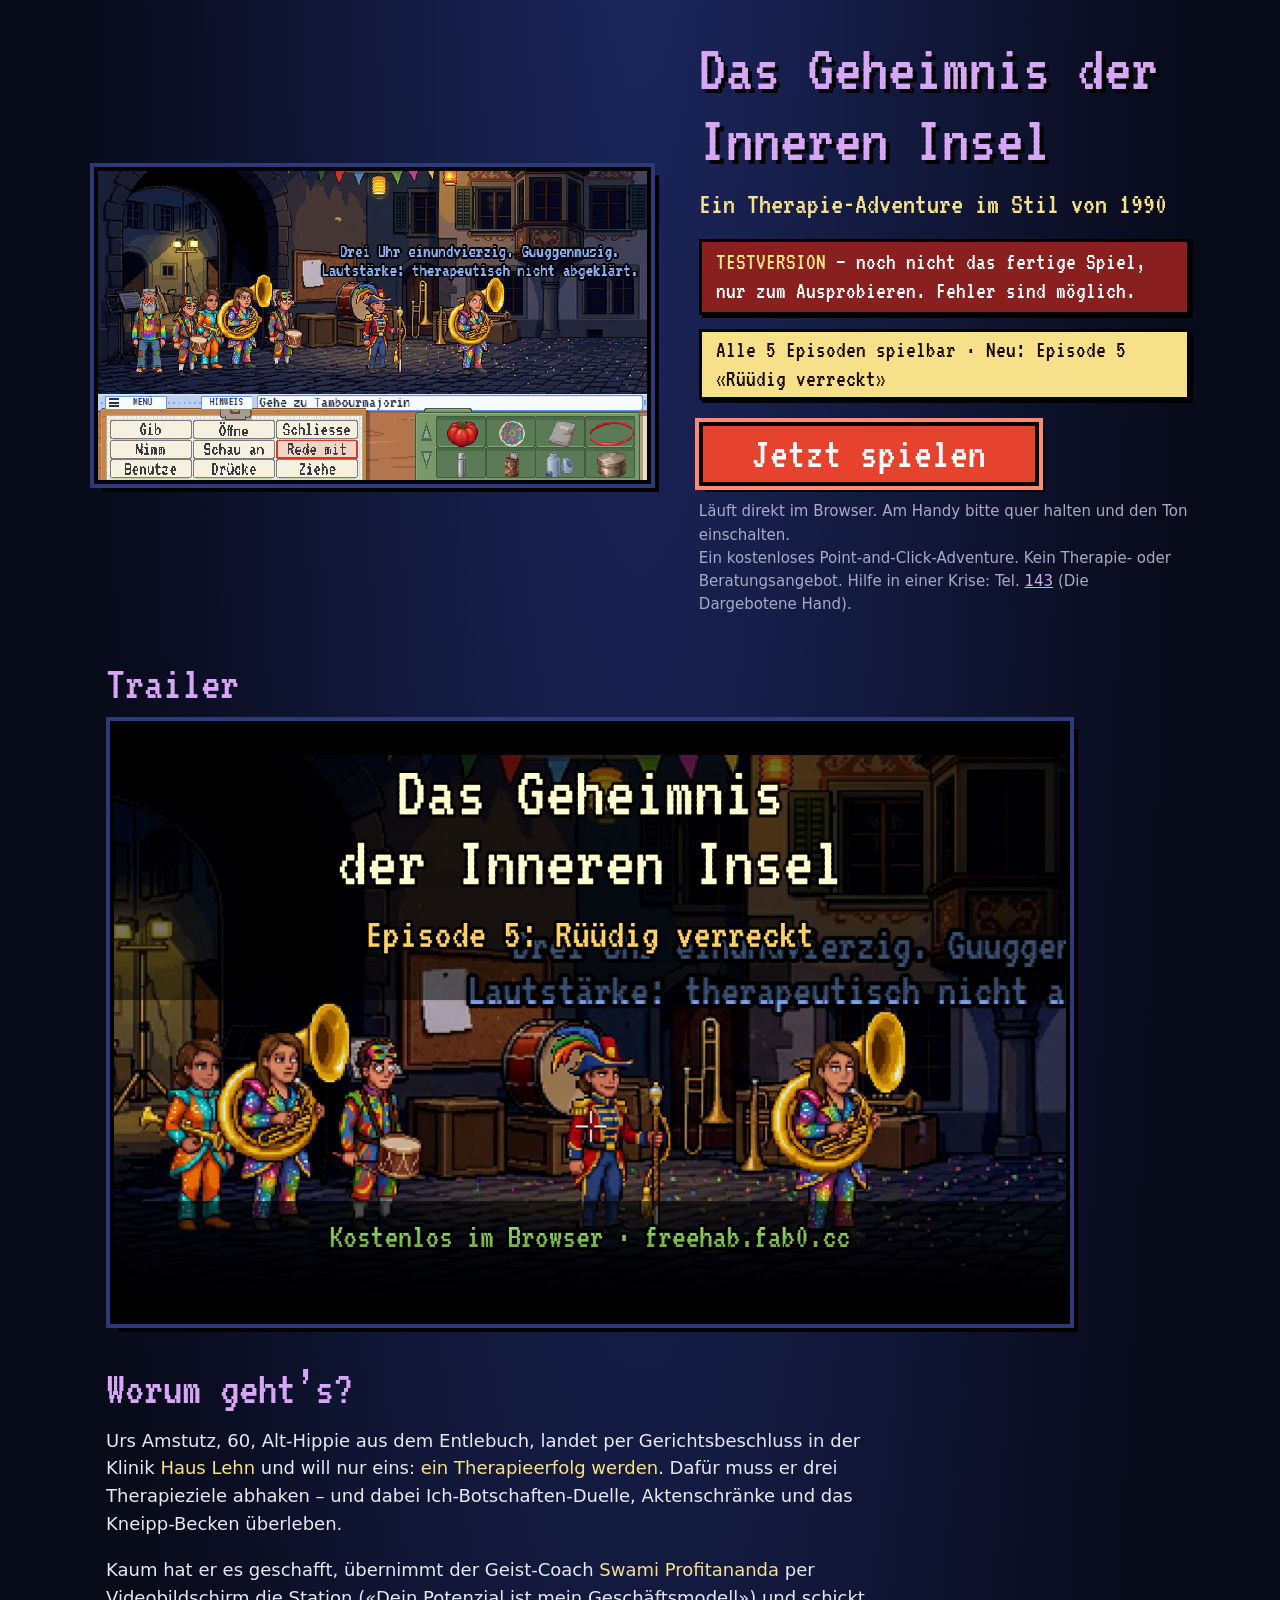
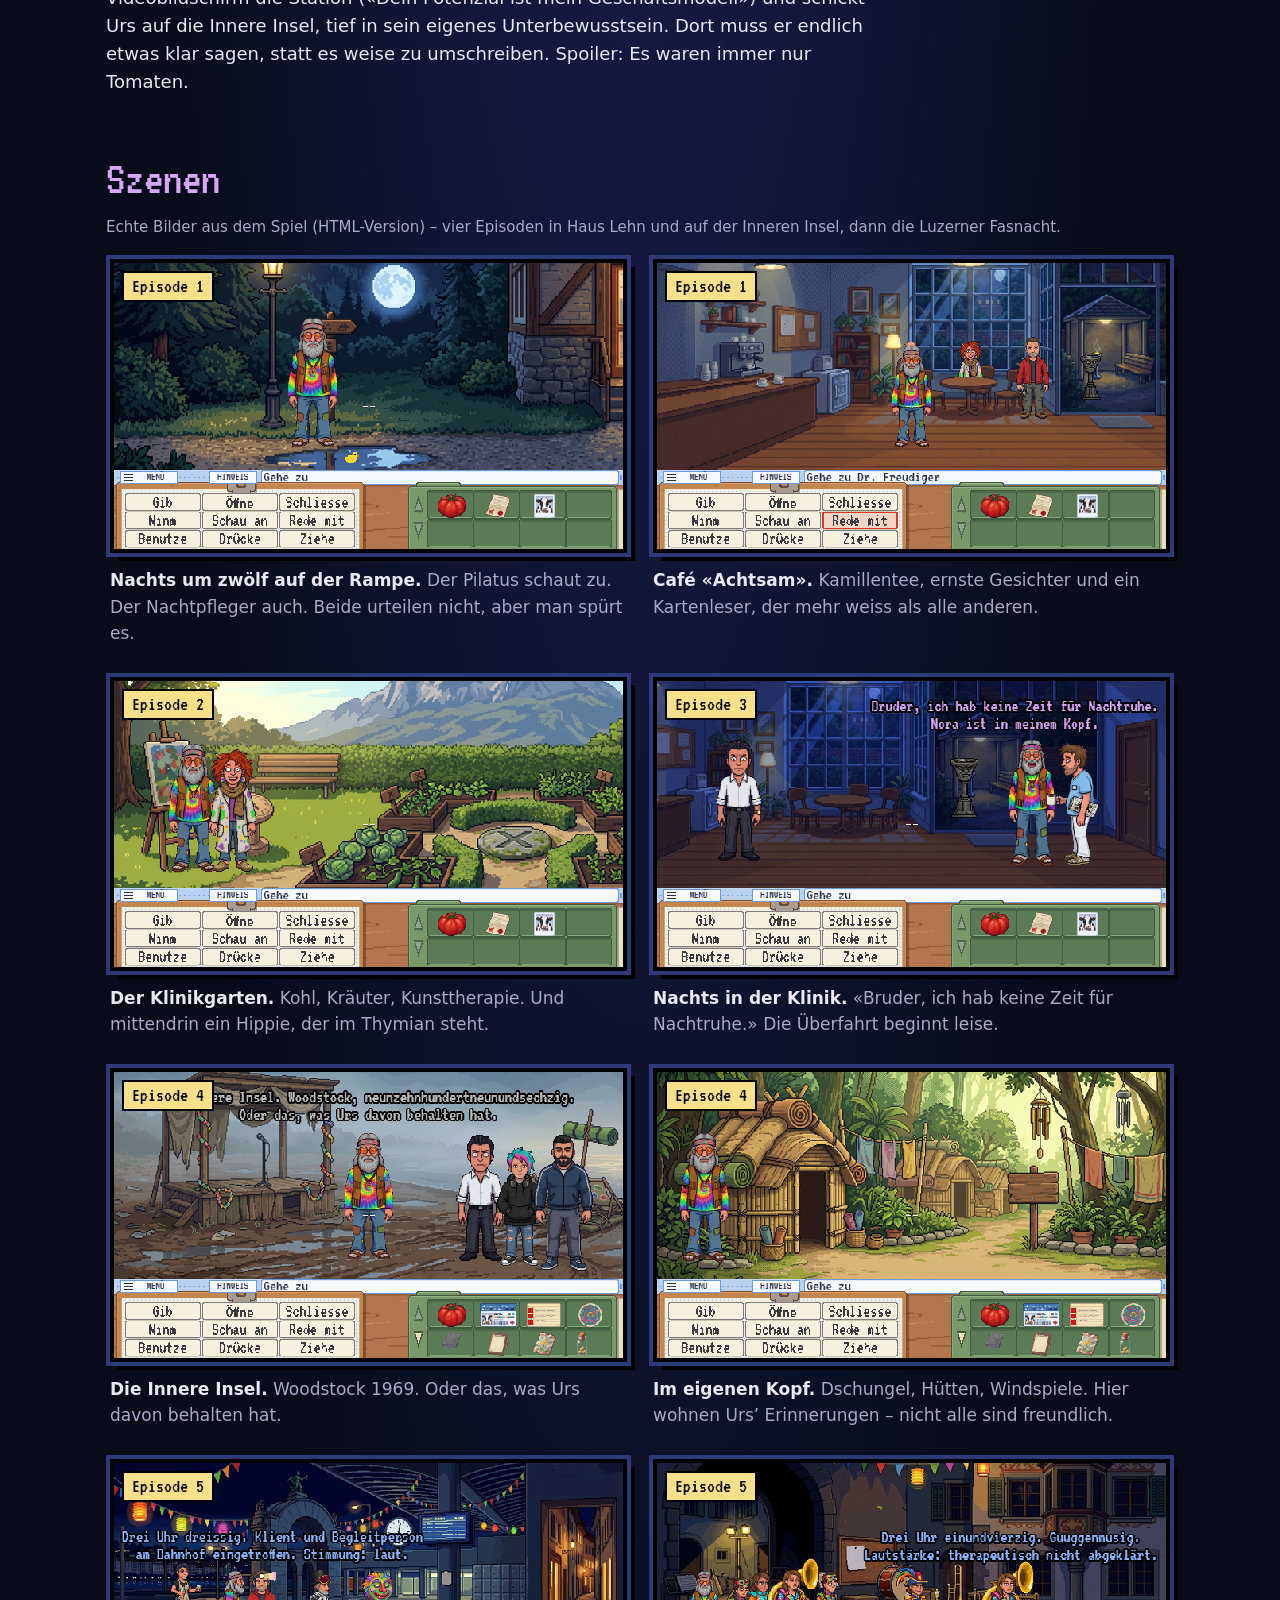
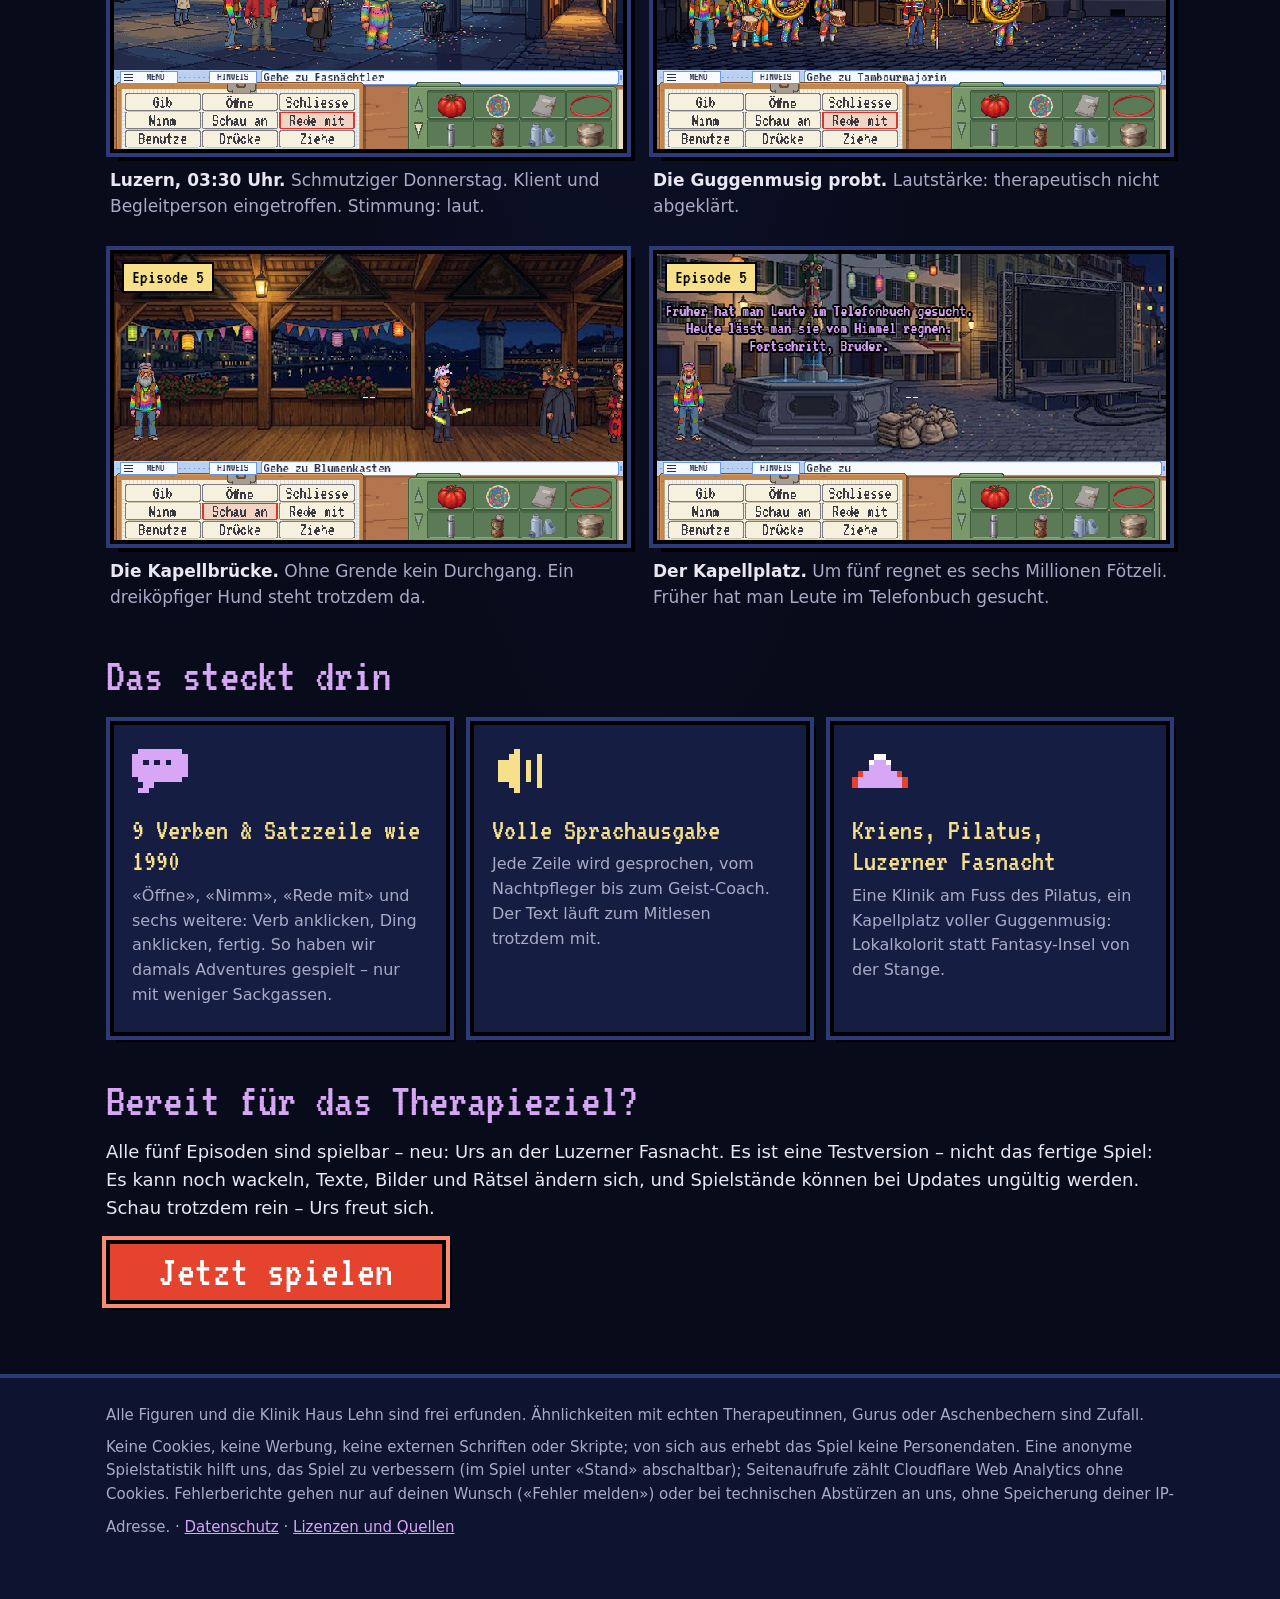
==== commit 765eae17: "Website aus reHab-scumm 0a24d663" ====
--- a/index.html
+++ b/index.html
@@ -11,8 +11,8 @@
 <meta property="og:site_name" content="Das Geheimnis der Inneren Insel">
 <meta property="og:title" content="Das Geheimnis der Inneren Insel – Vorschau">
 <meta property="og:description" content="Ein Therapie-Adventure im Stil von 1990. Urs will ein Therapieerfolg werden. Episode 1 entsteht gerade – jetzt im Browser ausprobieren.">
-<meta property="og:url" content="https://freehab-preview.fab0.cc/">
-<meta property="og:image" content="https://freehab-preview.fab0.cc/art/shots/og.png">
+<meta property="og:url" content="https://innere-insel.fab0.cc/">
+<meta property="og:image" content="https://innere-insel.fab0.cc/art/shots/og.png">
 <meta property="og:image:width" content="1200">
 <meta property="og:image:height" content="630">
 <meta property="og:image:alt" content="Café Achtsam im Klinikstil, darüber der Titel des Spiels">
@@ -30,6 +30,7 @@
     <div class="hero-text">
       <h1>Das Geheimnis der Inneren Insel</h1>
       <p class="unter">Ein Therapie-Adventure im Stil von 1990</p>
+      <p class="testhinweis" role="note"><strong>Testversion</strong> – noch nicht das fertige Spiel, nur zum Ausprobieren. Fehler sind möglich.</p>
       <p class="badge">Alle 5 Episoden spielbar · Neu: Episode 5 «Rüüdig verreckt»</p>
       <div class="cta"><a class="knopf" href="https://freehab-preview.fab0.cc/html/">Jetzt spielen</a></div>
       <p class="hinweis">Läuft direkt im Browser. Am Handy bitte quer halten und den Ton einschalten.</p>
@@ -121,7 +122,7 @@
 
 <section aria-labelledby="h-los">
   <h2 id="h-los">Bereit für das Therapieziel?</h2>
-  <p>Alle fünf Episoden sind spielbar – neu: Urs an der Luzerner Fasnacht. Es kann noch wackeln, Texte, Bilder und Rätsel ändern sich. Schau trotzdem rein – Urs freut sich.</p>
+  <p>Alle fünf Episoden sind spielbar – neu: Urs an der Luzerner Fasnacht. Es ist eine Testversion – nicht das fertige Spiel: Es kann noch wackeln, Texte, Bilder und Rätsel ändern sich, und Spielstände können bei Updates ungültig werden. Schau trotzdem rein – Urs freut sich.</p>
   <div class="cta links"><a class="knopf" href="https://freehab-preview.fab0.cc/html/">Jetzt spielen</a></div>
 </section>
 
@@ -130,7 +131,7 @@
 <footer>
   <div class="wrap">
     <p>Alle Figuren und die Klinik Haus Lehn sind frei erfunden. Ähnlichkeiten mit echten Therapeutinnen, Gurus oder Aschenbechern sind Zufall.</p>
-    <p>Kein Tracking, keine Cookies, keine externen Schriften oder Skripte. · <a href="lizenzen.html">Lizenzen und Quellen</a></p>
+    <p>Keine Cookies, keine Werbung, keine externen Schriften oder Skripte; von sich aus erhebt das Spiel keine Personendaten. Eine anonyme Spielstatistik hilft uns, das Spiel zu verbessern (im Spiel unter «Stand» abschaltbar); Seitenaufrufe zählt Cloudflare Web Analytics ohne Cookies. Fehlerberichte gehen nur auf deinen Wunsch («Fehler melden») oder bei technischen Abstürzen an uns, ohne Speicherung deiner IP-Adresse. · <a href="lizenzen.html#datenschutz">Datenschutz</a> · <a href="lizenzen.html">Lizenzen und Quellen</a></p>
   </div>
 </footer>
 
--- a/site.css
+++ b/site.css
@@ -27,6 +27,8 @@
 .cta.links{justify-content:flex-start}
 .hero h1{margin-top:26px;font-size:clamp(46px,11.5vw,88px);color:var(--urs);text-shadow:4px 4px 0 #000}
 .hero .unter{font-family:VT323,monospace;font-size:clamp(22px,4.6vw,30px);line-height:1.15;color:var(--gelb);margin:10px 0 18px}
+.testhinweis{display:inline-block;margin:0 0 14px;padding:6px 14px;font-family:VT323,monospace;font-size:24px;line-height:1.2;color:#fff;background:#8a1f1f;border:3px solid #000;box-shadow:3px 3px 0 #000}
+.testhinweis strong{color:var(--gelb);font-weight:normal;text-transform:uppercase}
 .badge{display:inline-block;margin:0 0 22px;padding:4px 14px;font-family:VT323,monospace;font-size:24px;line-height:1.2;color:#1a0d00;background:var(--gelb);border:3px solid #000;box-shadow:3px 3px 0 #000}
 .cta{display:flex;justify-content:center;margin:0 0 14px}
 .knopf{display:inline-flex;align-items:center;justify-content:center;min-height:60px;min-width:min(100%,340px);padding:6px 36px;font-family:VT323,monospace;font-size:44px;line-height:1;color:#fff;text-decoration:none;background:var(--tomate);border:4px solid #000;outline:4px solid #ff8a73;box-shadow:6px 6px 0 #000;transition:transform .12s steps(2),box-shadow .12s steps(2)}
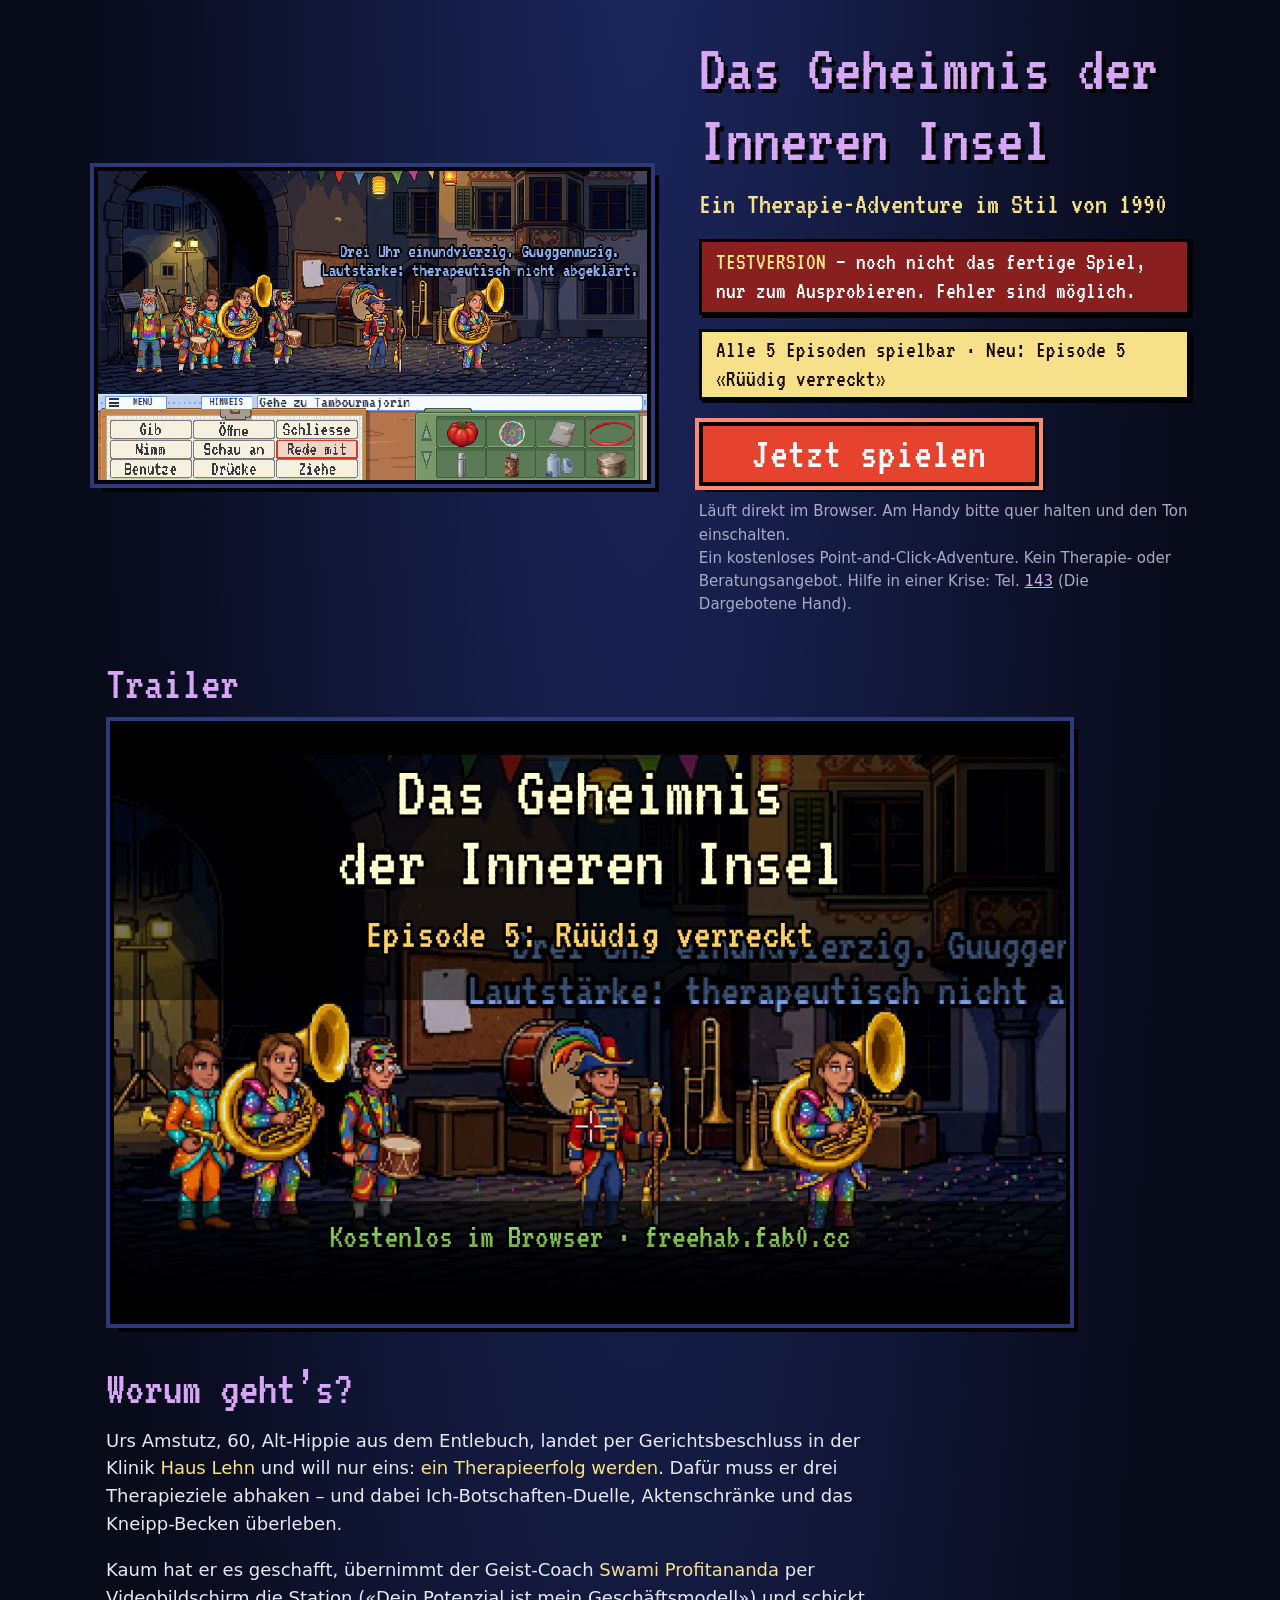
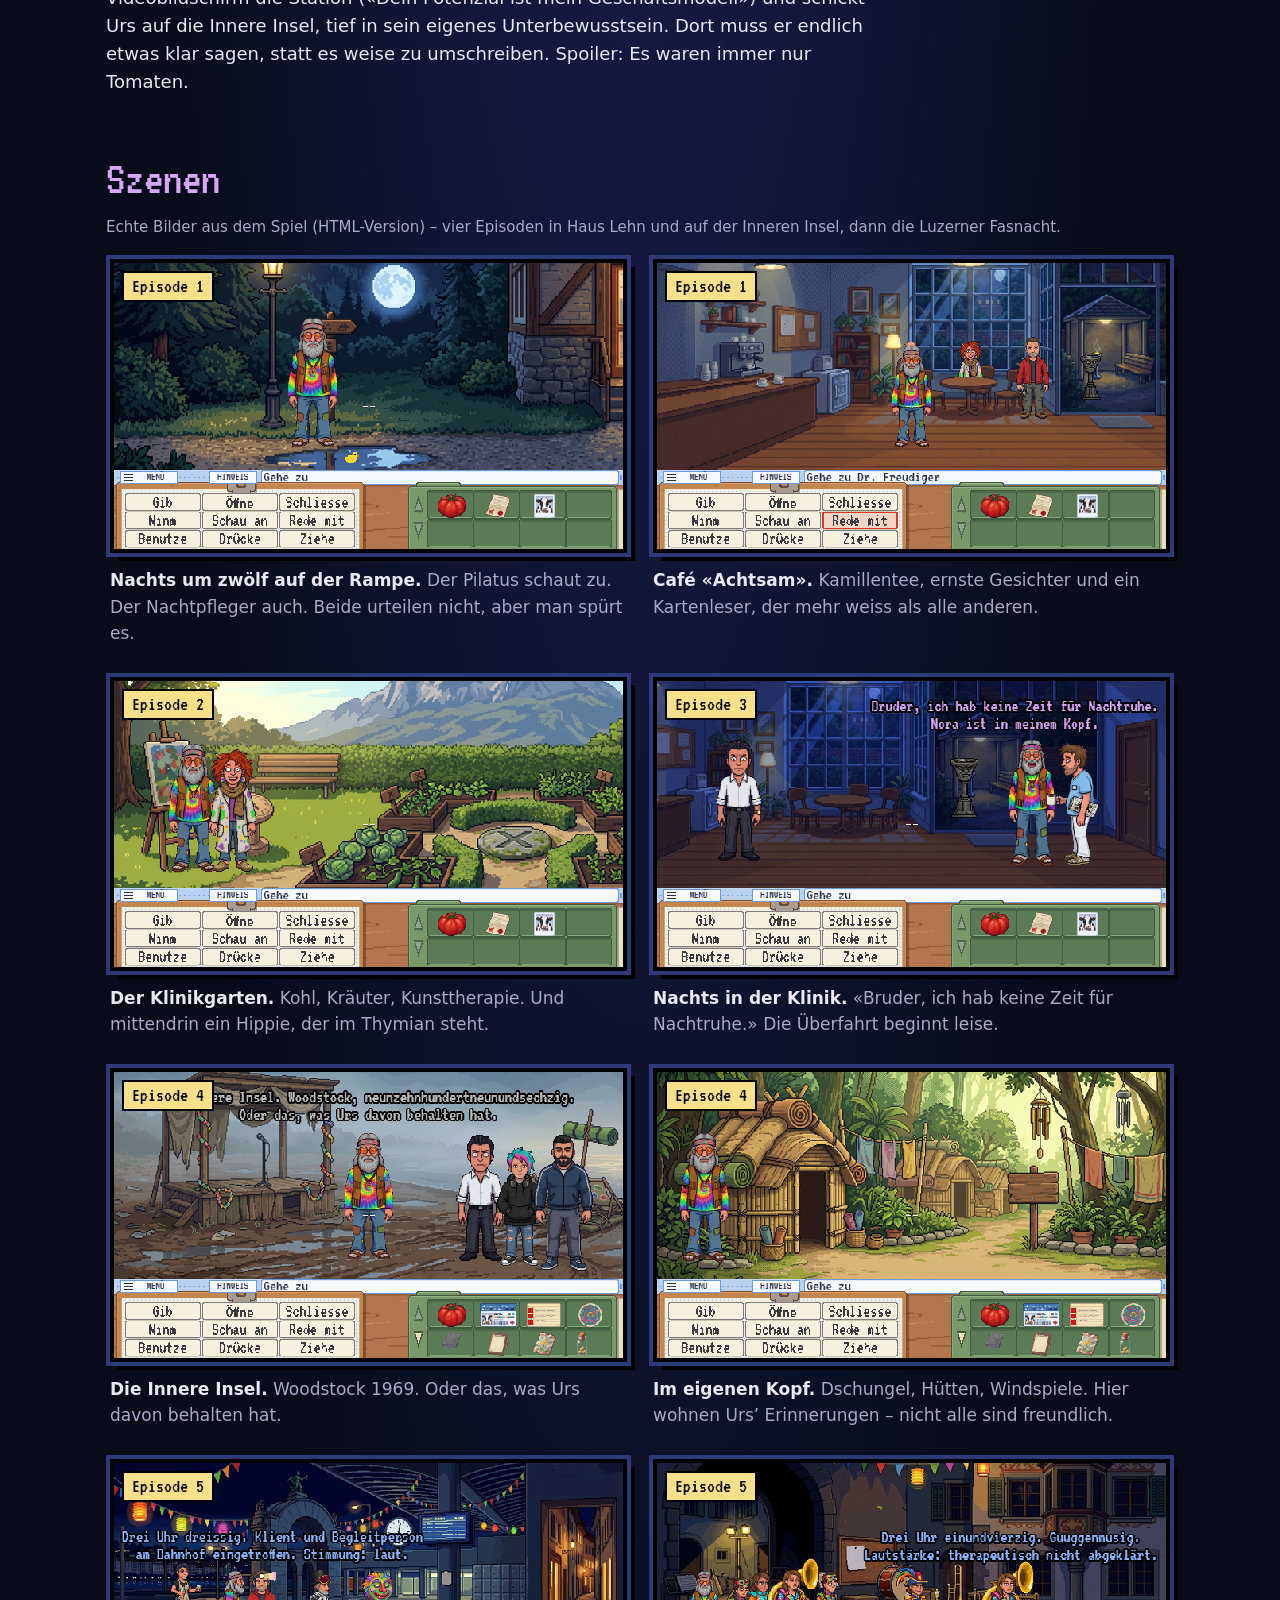
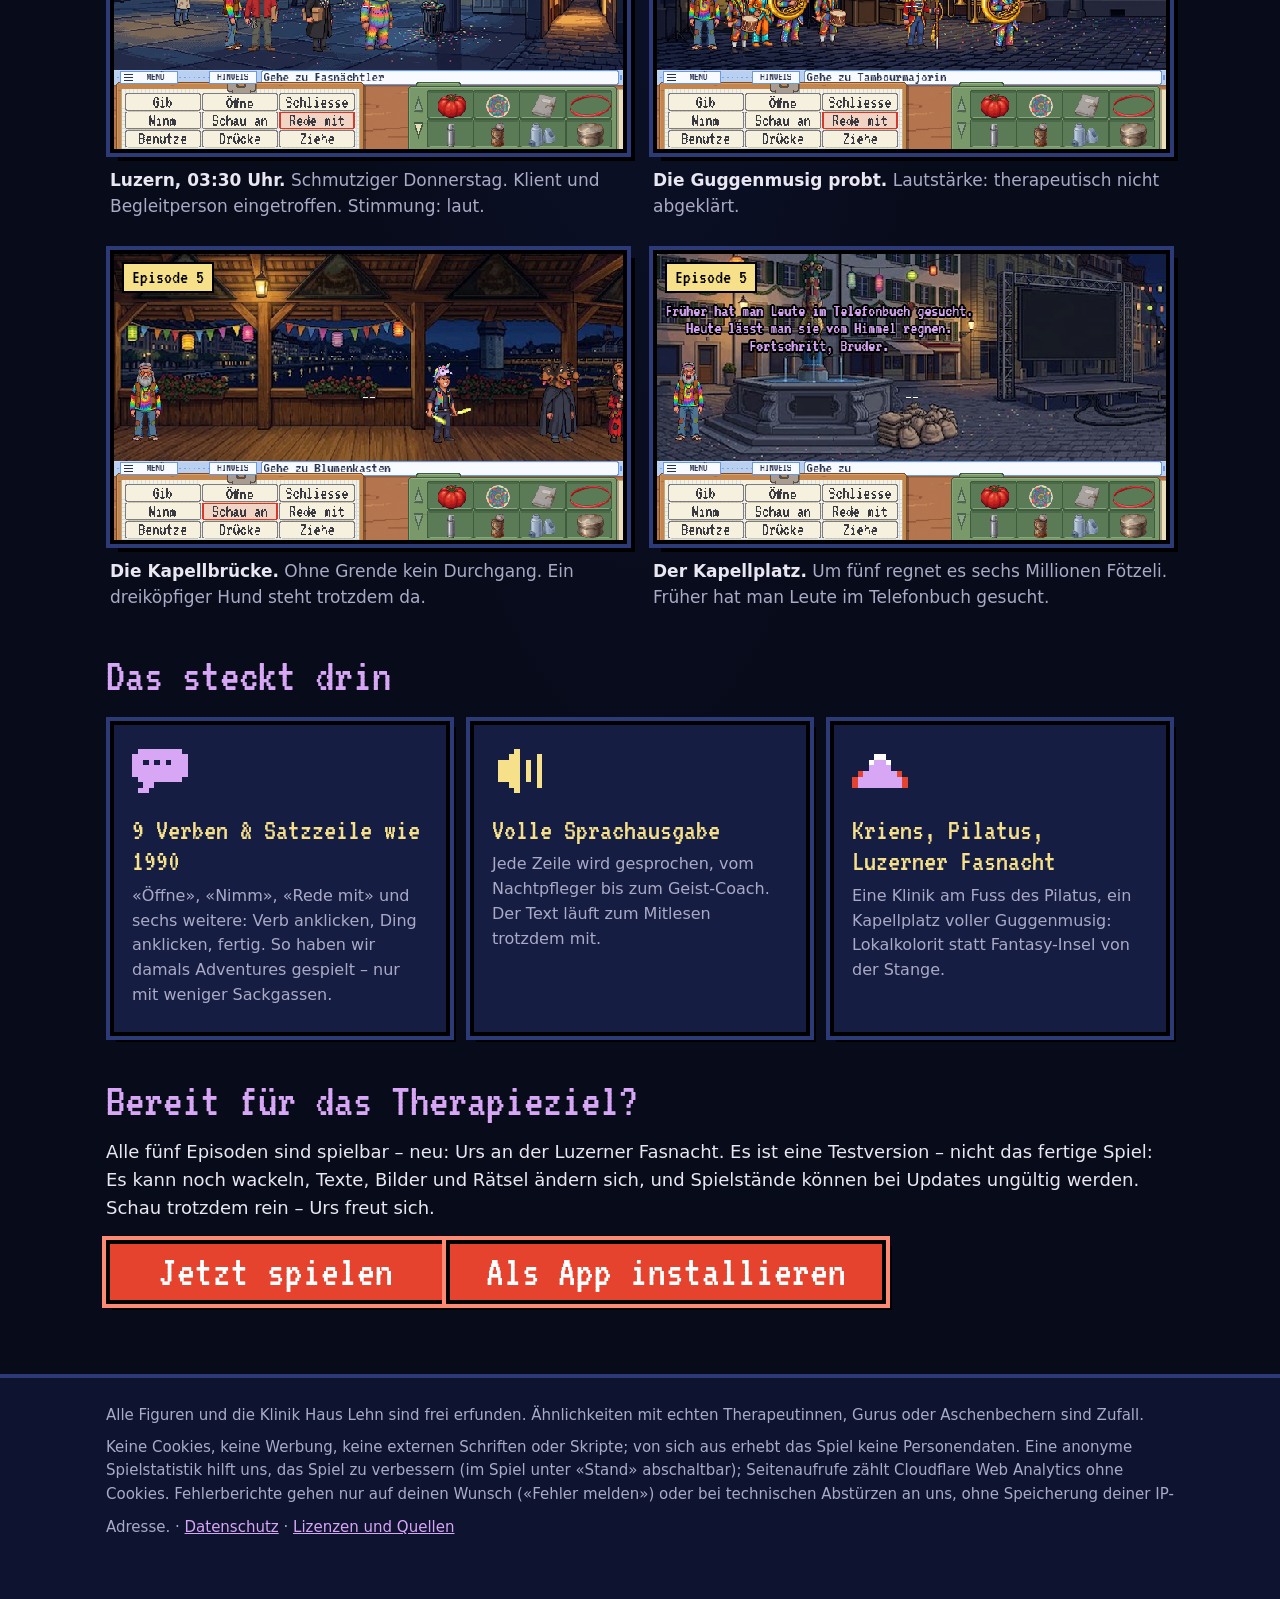
==== commit 516bfc78: "Website aus reHab-scumm 7f3d60ab" ====
--- a/index.html
+++ b/index.html
@@ -123,7 +123,8 @@
 <section aria-labelledby="h-los">
   <h2 id="h-los">Bereit für das Therapieziel?</h2>
   <p>Alle fünf Episoden sind spielbar – neu: Urs an der Luzerner Fasnacht. Es ist eine Testversion – nicht das fertige Spiel: Es kann noch wackeln, Texte, Bilder und Rätsel ändern sich, und Spielstände können bei Updates ungültig werden. Schau trotzdem rein – Urs freut sich.</p>
-  <div class="cta links"><a class="knopf" href="https://freehab-preview.fab0.cc/html/">Jetzt spielen</a></div>
+  <div class="cta links"><a class="knopf" href="https://freehab-preview.fab0.cc/html/">Jetzt spielen</a> <button class="knopf" id="installieren" type="button" hidden>Als App installieren</button></div>
+  <p id="ios-hinweis" hidden>Auf iPhone und iPad: im Safari-Menü <em>Teilen</em> → <em>Zum Home-Bildschirm</em>, dann startet das Spiel wie eine App.</p>
 </section>
 
 </main>
@@ -135,6 +136,15 @@
   </div>
 </footer>
 
-<script>if ('serviceWorker' in navigator) navigator.serviceWorker.register('sw.js');</script>
+<script>if ('serviceWorker' in navigator) navigator.serviceWorker.register('sw.js');
+// Als Webapp installieren: Knopf nur zeigen, wenn der Browser es anbietet (Chrome/Edge/Android); iOS bekommt einen Hinweis
+(() => {
+  const knopf = document.getElementById('installieren'); let angebot = null;
+  const installiert = matchMedia('(display-mode: standalone), (display-mode: fullscreen)').matches || navigator.standalone;
+  window.addEventListener('beforeinstallprompt', (e) => { e.preventDefault(); angebot = e; if (!installiert) knopf.hidden = false; });
+  knopf.addEventListener('click', async () => { if (!angebot) return; angebot.prompt(); try { await angebot.userChoice; } catch {} angebot = null; knopf.hidden = true; });
+  window.addEventListener('appinstalled', () => { knopf.hidden = true; });
+  if (!installiert && /iPhone|iPad|iPod/.test(navigator.userAgent)) document.getElementById('ios-hinweis').hidden = false;
+})();</script>
 </body>
 </html>
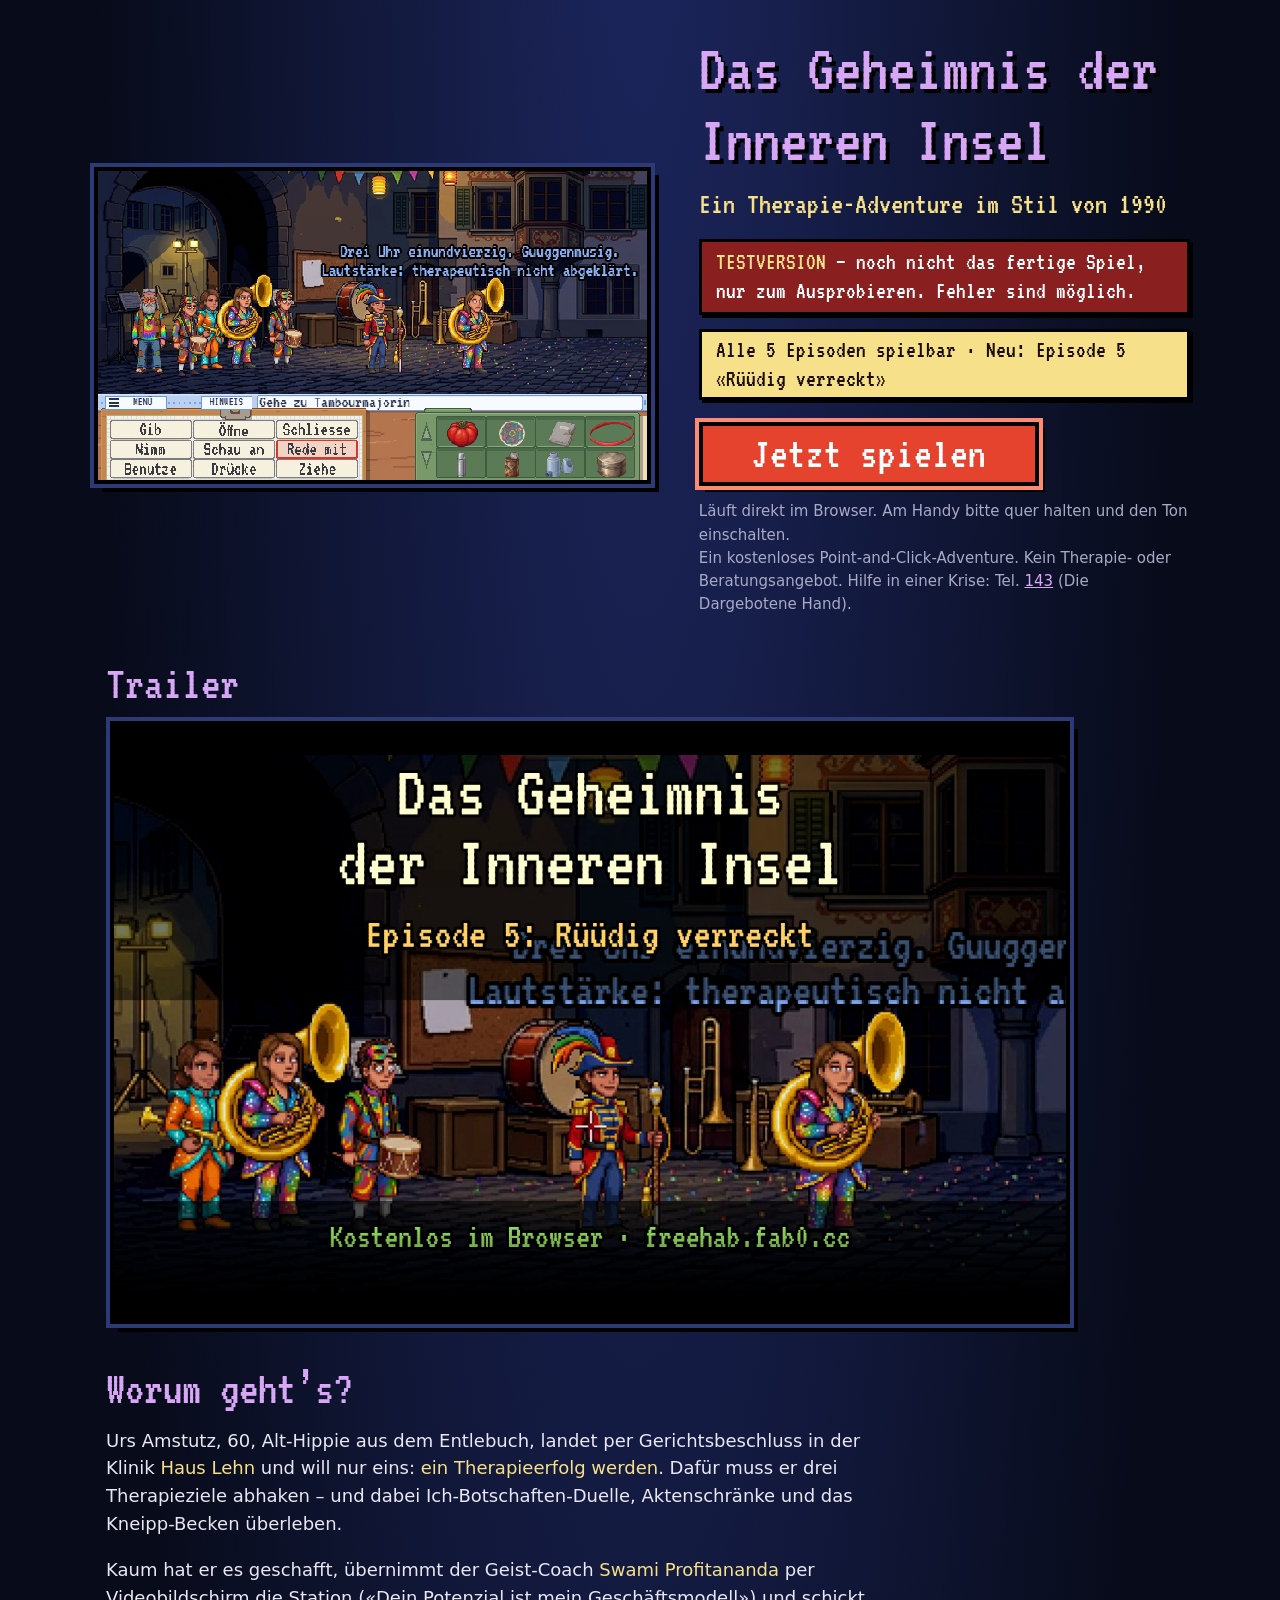
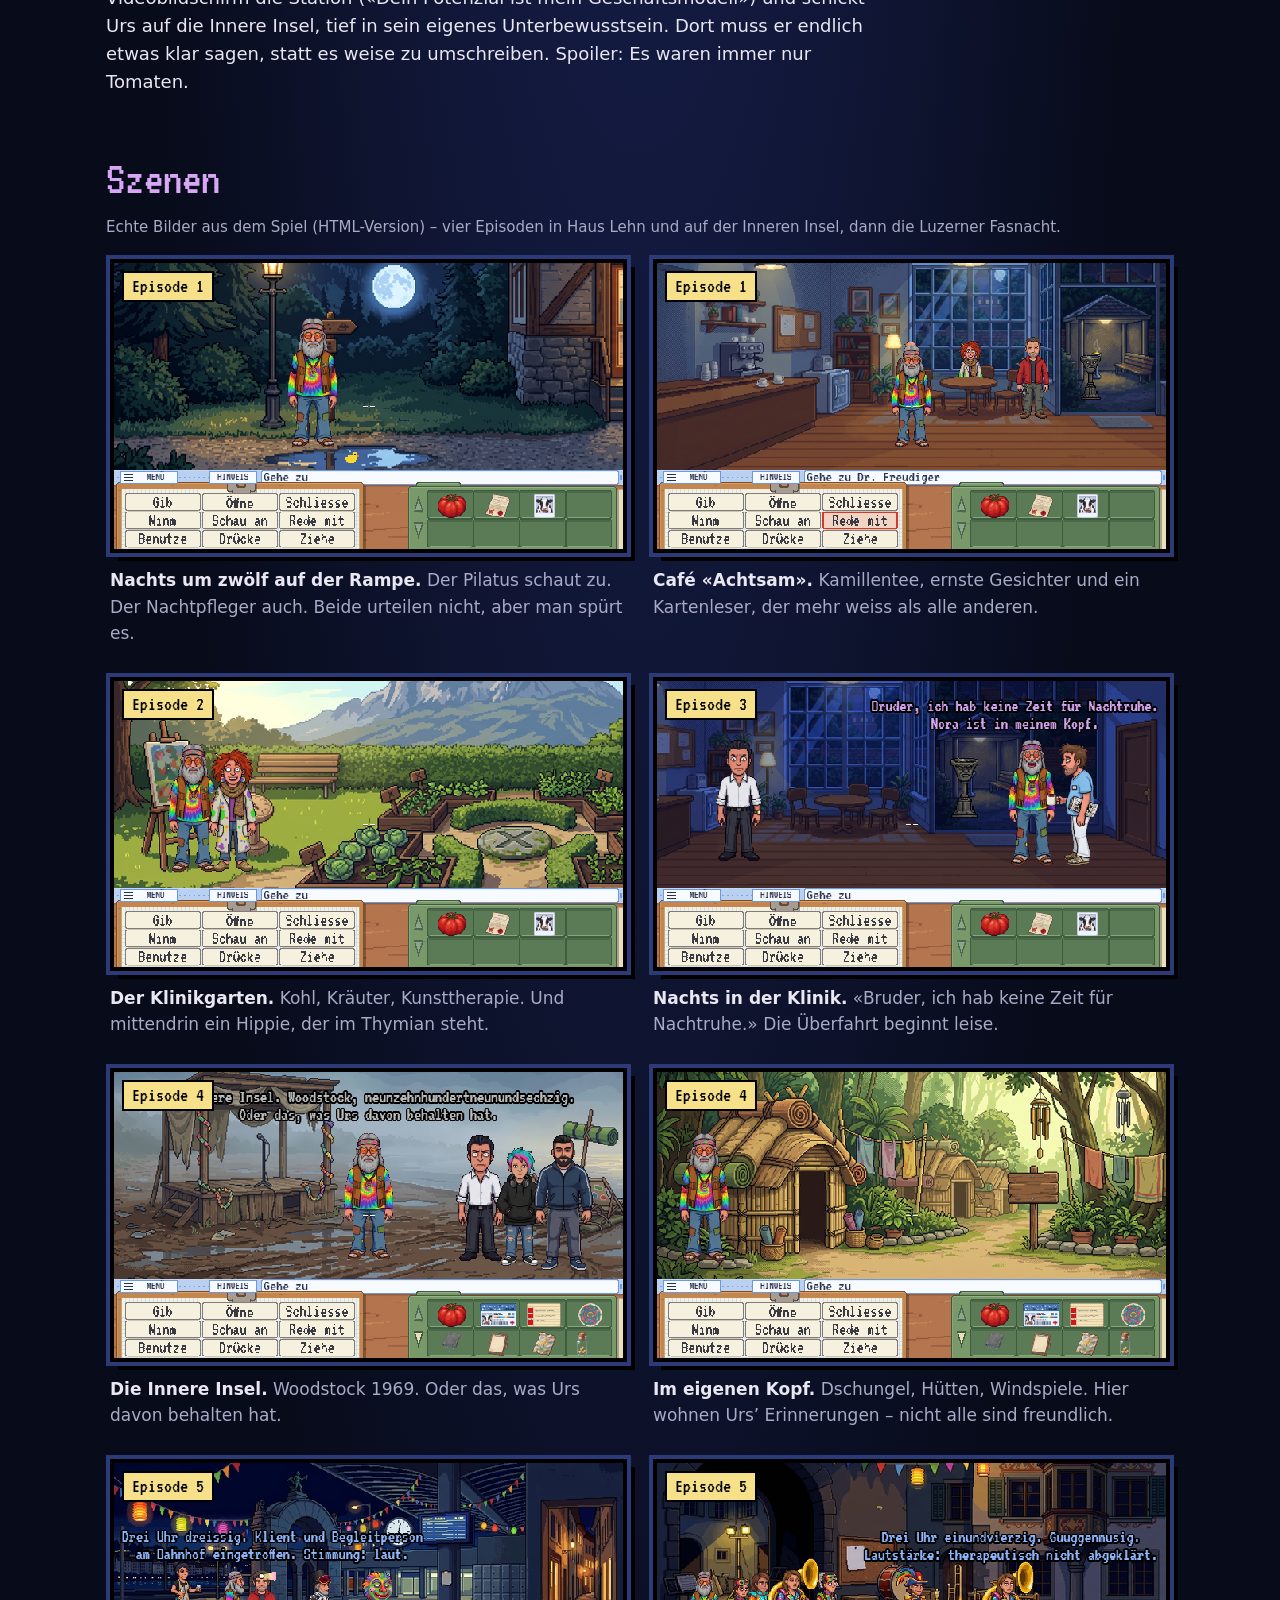
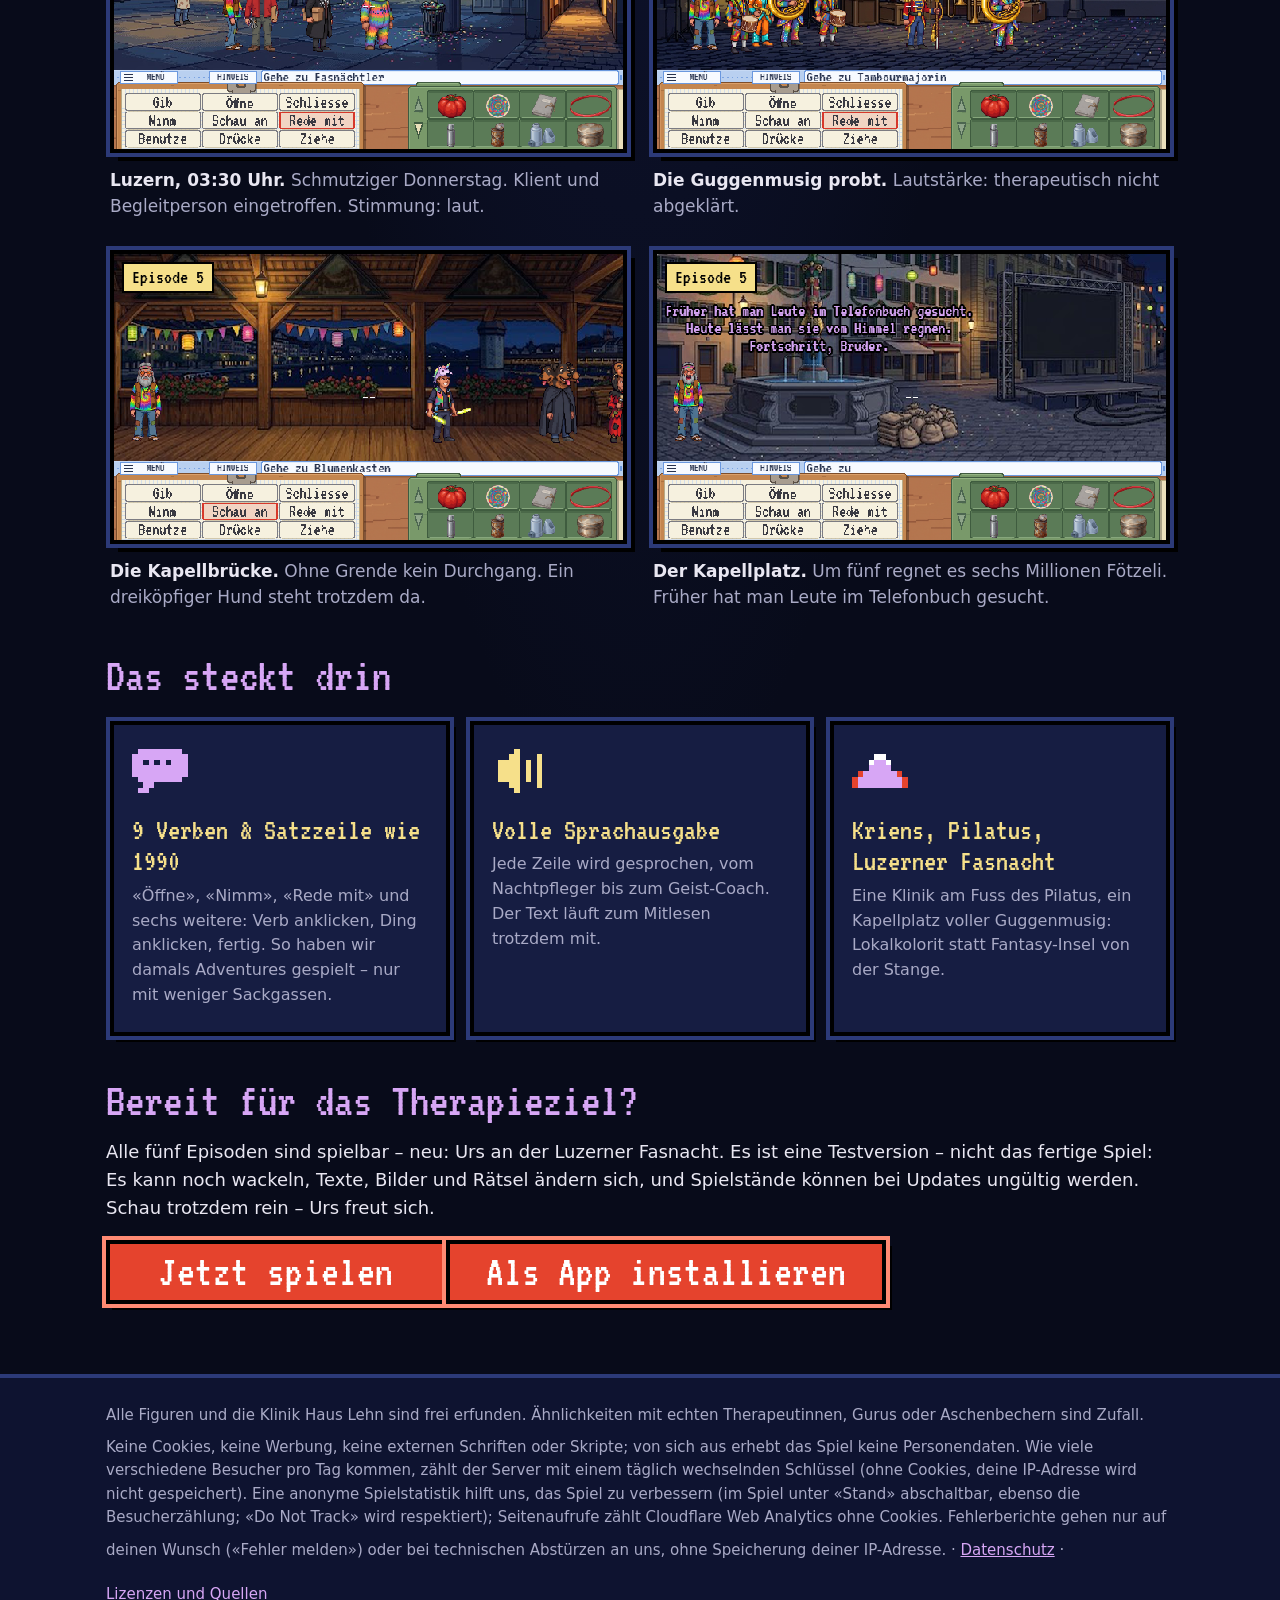
==== commit 5dc93792: "Website aus reHab-scumm 6c9d2779" ====
--- a/index.html
+++ b/index.html
@@ -132,10 +132,23 @@
 <footer>
   <div class="wrap">
     <p>Alle Figuren und die Klinik Haus Lehn sind frei erfunden. Ähnlichkeiten mit echten Therapeutinnen, Gurus oder Aschenbechern sind Zufall.</p>
-    <p>Keine Cookies, keine Werbung, keine externen Schriften oder Skripte; von sich aus erhebt das Spiel keine Personendaten. Eine anonyme Spielstatistik hilft uns, das Spiel zu verbessern (im Spiel unter «Stand» abschaltbar); Seitenaufrufe zählt Cloudflare Web Analytics ohne Cookies. Fehlerberichte gehen nur auf deinen Wunsch («Fehler melden») oder bei technischen Abstürzen an uns, ohne Speicherung deiner IP-Adresse. · <a href="lizenzen.html#datenschutz">Datenschutz</a> · <a href="lizenzen.html">Lizenzen und Quellen</a></p>
+    <p>Keine Cookies, keine Werbung, keine externen Schriften oder Skripte; von sich aus erhebt das Spiel keine Personendaten. Wie viele verschiedene Besucher pro Tag kommen, zählt der Server mit einem täglich wechselnden Schlüssel (ohne Cookies, deine IP-Adresse wird nicht gespeichert). Eine anonyme Spielstatistik hilft uns, das Spiel zu verbessern (im Spiel unter «Stand» abschaltbar, ebenso die Besucherzählung; «Do Not Track» wird respektiert); Seitenaufrufe zählt Cloudflare Web Analytics ohne Cookies. Fehlerberichte gehen nur auf deinen Wunsch («Fehler melden») oder bei technischen Abstürzen an uns, ohne Speicherung deiner IP-Adresse. · <a href="lizenzen.html#datenschutz">Datenschutz</a> · <a href="lizenzen.html">Lizenzen und Quellen</a></p>
   </div>
 </footer>
 
+<script>
+// SC96: eindeutiger Besucher pro Tag, cookielos (Server bildet täglich wechselnden Hash, IP wird nicht gespeichert). Aus bei DNT/GPC, Statistik-Schalter, localhost.
+(() => { try {
+  const q = new URLSearchParams(location.search);
+  if (!window.__statistikTest && (/^(localhost|127.|[::1]|::1)/.test(location.hostname) || location.protocol === 'file:' || q.get('autostart') || q.get('room'))) return;
+  if (navigator.doNotTrack === '1' || window.doNotTrack === '1' || navigator.globalPrivacyControl === true) return;
+  if (localStorage.getItem('rehab_statistik_aus') === '1') return;
+  let ref = ''; try { ref = new URL(document.referrer).hostname; if (ref === location.hostname) ref = ''; } catch {}
+  const b = Math.min(screen.width, screen.height);
+  const body = JSON.stringify({ seite: 'start', referrer: ref, schirm: b < 600 ? 'klein' : b < 1000 ? 'mittel' : 'gross' });
+  if (!(navigator.sendBeacon && navigator.sendBeacon('/api/besuch', new Blob([body], { type: 'text/plain;charset=UTF-8' })))) fetch('/api/besuch', { method: 'POST', body, keepalive: true }).catch(() => {});
+} catch {} })();
+</script>
 <script>if ('serviceWorker' in navigator) navigator.serviceWorker.register('sw.js');
 // Als Webapp installieren: Knopf nur zeigen, wenn der Browser es anbietet (Chrome/Edge/Android); iOS bekommt einen Hinweis
 (() => {
